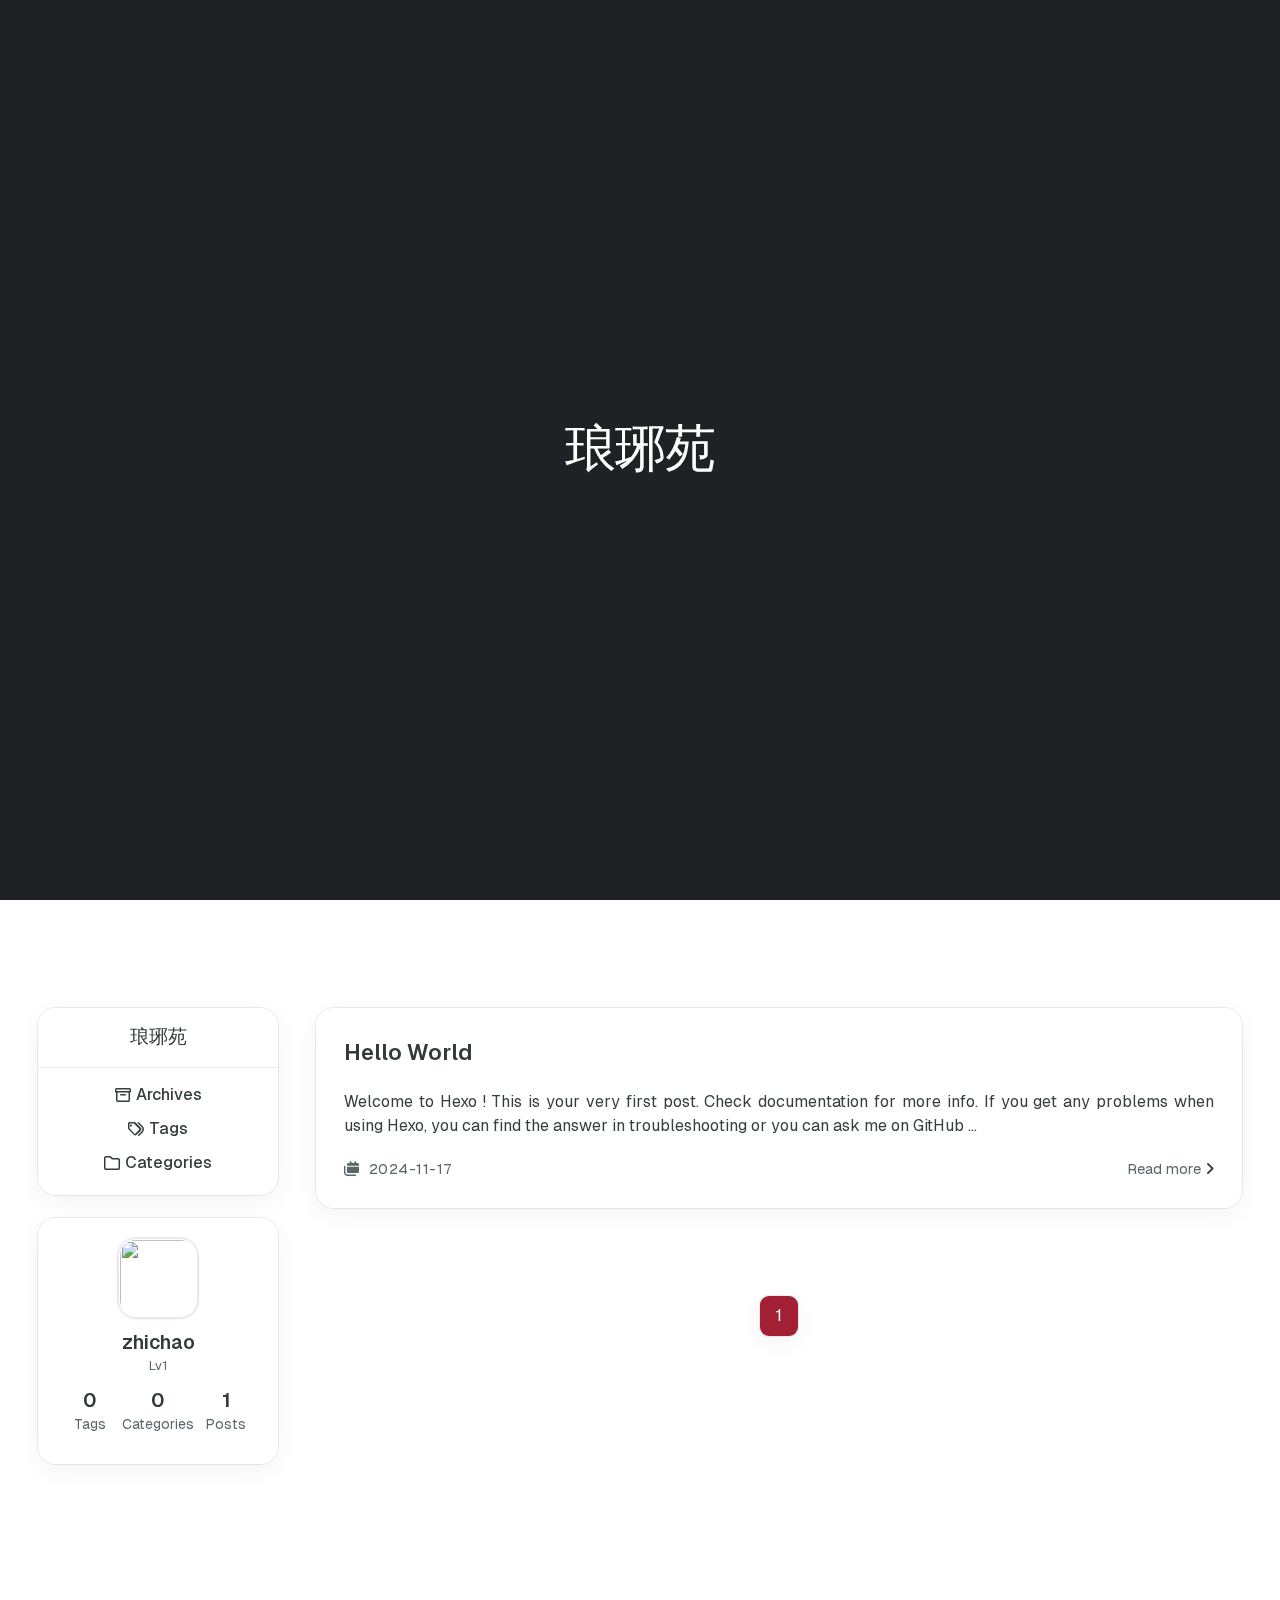
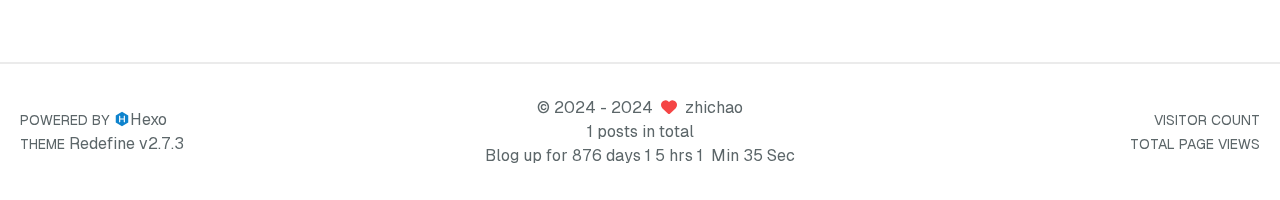
==== index.html @ 54b3e2aa "Site updated: 2024-11-17 16:32:35" ====
<!DOCTYPE html>
<html lang="en">
<head>
    <meta charset="utf-8">
    <meta name="viewport" content="width=device-width, initial-scale=1">
    <meta name="keywords" content="Hexo Theme Redefine">
    
    <meta name="author" content="zhichao">
    <!-- preconnect -->
    <link rel="preconnect" href="https://fonts.googleapis.com">
    <link rel="preconnect" href="https://fonts.gstatic.com" crossorigin>

    
    <!--- Seo Part-->
    
    <link rel="canonical" href="http://example.com/"/>
    <meta name="robots" content="index,follow">
    <meta name="googlebot" content="index,follow">
    <meta name="revisit-after" content="1 days">
    
        <meta property="og:type" content="website">
<meta property="og:title" content="Hexo">
<meta property="og:url" content="http://example.com/index.html">
<meta property="og:site_name" content="Hexo">
<meta property="og:locale" content="en_US">
<meta property="article:author" content="John Doe">
<meta name="twitter:card" content="summary">
    
    
    <!--- Icon Part-->
    <link rel="icon" type="image/png" href="https://pic.imgdb.cn/item/65e862049f345e8d031655f8.jpg" sizes="192x192">
    <link rel="apple-touch-icon" sizes="180x180" href="https://pic.imgdb.cn/item/65e862049f345e8d031655f8.jpg">
    <meta name="theme-color" content="#A31F34">
    <link rel="shortcut icon" href="https://pic.imgdb.cn/item/65e862049f345e8d031655f8.jpg">
    <!--- Page Info-->
    
    <title>
        
            琅琊苑 - Chozzc的blog
        
    </title>

    
<link rel="stylesheet" href="/fonts/Chillax/chillax.css">


    <!--- Inject Part-->
    

    
<link rel="stylesheet" href="/css/style.css">


    
        
<link rel="stylesheet" href="/assets/build/styles.css">

    

    
<link rel="stylesheet" href="/fonts/GeistMono/geist-mono.css">

    
<link rel="stylesheet" href="/fonts/Geist/geist.css">

    <!--- Font Part-->
    
    
    
        <link href="https://fonts.googleapis.com/css2?family=Noto+Sans+SC:wght@400;500;700&display=swap" rel="stylesheet">
    
    
    
    
        
<script src="/js/libs/anime.min.js"></script>

    

    <script id="hexo-configurations">
    window.config = {"hostname":"example.com","root":"/","language":"en"};
    window.theme = {"articles":{"style":{"font_size":"16px","line_height":1.5,"image_border_radius":"14px","image_alignment":"center","image_caption":false,"link_icon":true,"title_alignment":"left","headings_top_spacing":{"h1":"5rem","h2":"4rem","h3":"2.8rem","h4":"2.5rem","h5":"2.2rem","h6":"2rem"}},"word_count":{"enable":true,"count":true,"min2read":true},"author_label":{"enable":true,"auto":false,"list":[]},"code_block":{"copy":true,"style":"mac","highlight_theme":{"light":"github","dark":"vs2015"},"font":{"enable":false,"family":null,"url":null}},"toc":{"enable":true,"max_depth":3,"number":false,"expand":true,"init_open":true},"copyright":{"enable":true,"default":"cc_by_nc_sa"},"lazyload":true,"recommendation":{"enable":false,"title":"推荐阅读","limit":3,"mobile_limit":2,"placeholder":"/images/wallhaven-wqery6-light.webp","skip_dirs":[]}},"colors":{"primary":"#A31F34","secondary":null,"default_mode":"light"},"global":{"fonts":{"chinese":{"enable":true,"family":"Noto Sans SC","url":"https://fonts.googleapis.com/css2?family=Noto+Sans+SC:wght@400;500;700&display=swap"},"english":{"enable":false,"family":null,"url":null},"title":{"enable":false,"family":null,"url":null}},"content_max_width":"1000px","sidebar_width":"210px","hover":{"shadow":true,"scale":false},"scroll_progress":{"bar":false,"percentage":true},"website_counter":{"url":"https://cn.vercount.one/js","enable":true,"site_pv":true,"site_uv":true,"post_pv":true},"single_page":true,"preloader":true,"open_graph":true,"google_analytics":{"enable":false,"id":null}},"home_banner":{"enable":true,"style":"fixed","image":{"light":"https://pic.imgdb.cn/item/65e862629f345e8d0317e91c.jpg","dark":"/images/wallhaven-wqery6-dark.webp"},"title":"Chozzc的blog","subtitle":{"text":["关山难越"],"hitokoto":{"enable":true,"show_author":false,"api":"https://v1.hitokoto.cn"},"typing_speed":100,"backing_speed":80,"starting_delay":500,"backing_delay":1500,"loop":true,"smart_backspace":true},"text_color":{"light":"#fff","dark":"#d1d1b6"},"text_style":{"title_size":"2.8rem","subtitle_size":"1.5rem","line_height":1.2},"custom_font":{"enable":false,"family":null,"url":null},"social_links":{"enable":false,"style":"default","links":{"github":null,"instagram":null,"zhihu":null,"twitter":null,"email":null},"qrs":{"weixin":null}}},"plugins":{"feed":{"enable":false},"aplayer":{"enable":"enable","type":"fixed","audios":[{"name":"cruel cruel world","artist":"authur","url":"http://m10.music.126.net/20240315162400/b27c94161dbd38e10e19f31004b23a94/ymusic/525e/555d/520b/e48886b3c0b72ec749cfea3b4743a16b.mp3","cover":"https://pic.imgdb.cn/item/65e85b739f345e8d03f9862d.jpg","lrc":null}]},"mermaid":{"enable":false,"version":"9.3.0"}},"version":"2.7.3","navbar":{"auto_hide":false,"color":{"left":"#f78736","right":"#367df7","transparency":35},"width":{"home":"1200px","pages":"1000px"},"links":{"Home":{"path":"/","icon":"fa-regular fa-house"},"Bilibili":{"path":"https://www.bilibili.com/","icon":"fa-regular fa-house"},"Google":{"path":"https://www.google.com/","icon":"fa-brands fa-google"},"Chatglm":{"path":"https://chatglm.cn/main","icon":"fa-solid fa-rocket"},"Github":{"path":"https://github.com/dashboard","icon":"fa-brands fa-github"}},"search":{"enable":"ture","preload":true}},"page_templates":{"friends_column":2,"tags_style":"blur"},"home":{"sidebar":{"enable":true,"position":"left","first_item":"menu","announcement":null,"show_on_mobile":true,"links":{"Archives":{"path":"/archives","icon":"fa-regular fa-archive"},"Tags":{"path":"/tags","icon":"fa-regular fa-tags"},"Categories":{"path":"/categories","icon":"fa-regular fa-folder"}}},"article_date_format":"auto","excerpt_length":200,"categories":{"enable":true,"limit":3},"tags":{"enable":true,"limit":3}},"footerStart":"2024/3/1 21:00:00"};
    window.lang_ago = {"second":"%s seconds ago","minute":"%s minutes ago","hour":"%s hours ago","day":"%s days ago","week":"%s weeks ago","month":"%s months ago","year":"%s years ago"};
    window.data = {"masonry":false};
  </script>
    
    <!--- Fontawesome Part-->
    
<link rel="stylesheet" href="/fontawesome/fontawesome.min.css">

    
<link rel="stylesheet" href="/fontawesome/brands.min.css">

    
<link rel="stylesheet" href="/fontawesome/solid.min.css">

    
<link rel="stylesheet" href="/fontawesome/regular.min.css">

    
    
    
    
<meta name="generator" content="Hexo 7.3.0"></head>


<body>
<div class="progress-bar-container">
    

    
        <span class="pjax-progress-bar"></span>
<!--        <span class="swup-progress-icon">-->
<!--            <i class="fa-solid fa-circle-notch fa-spin"></i>-->
<!--        </span>-->
    
</div>



    <style>
    :root {
        --preloader-background-color: #fff;
        --preloader-text-color: #000;
    }

    @media (prefers-color-scheme: dark) {
        :root {
            --preloader-background-color: #202124;
            --preloader-text-color: #fff;
        }
    }

    @media (prefers-color-scheme: light) {
        :root {
            --preloader-background-color: #fff;
            --preloader-text-color: #000;
        }
    }

    @media (max-width: 600px) {
        .ml13 {
            font-size: 2.6rem !important; /* Adjust this value as needed */
        }
    }

    .preloader {
        display: flex;
        flex-direction: column;
        gap: 1rem; /* Tailwind 'gap-4' is 1rem */
        align-items: center;
        justify-content: center;
        position: fixed;
        padding: 12px;
        top: 0;
        right: 0;
        bottom: 0;
        left: 0;
        width: 100vw;
        height: 100vh; /* 'h-screen' is 100% of the viewport height */
        background-color: var(--preloader-background-color);
        z-index: 1100; /* 'z-[1100]' sets the z-index */
        transition: opacity 0.2s ease-in-out;
    }

    .ml13 {
        font-size: 3.2rem;
        /* text-transform: uppercase; */
        color: var(--preloader-text-color);
        letter-spacing: -1px;
        font-weight: 500;
        font-family: 'Chillax-Variable', sans-serif;
        text-align: center;
    }

    .ml13 .word {
        display: inline-flex;
        flex-wrap: wrap;
        white-space: nowrap;
    }

    .ml13 .letter {
        display: inline-block;
        line-height: 1em;
    }
</style>

<div class="preloader">
    <h2 class="ml13">
        琅琊苑
    </h2>
    <script>
        var textWrapper = document.querySelector('.ml13');
        // Split text into words
        var words = textWrapper.textContent.trim().split(' ');

        // Clear the existing content
        textWrapper.innerHTML = '';

        // Wrap each word and its letters in spans
        words.forEach(function(word) {
            var wordSpan = document.createElement('span');
            wordSpan.classList.add('word');
            wordSpan.innerHTML = word.replace(/\S/g, "<span class='letter'>$&</span>");
            textWrapper.appendChild(wordSpan);
            textWrapper.appendChild(document.createTextNode(' ')); // Add space between words
        });

        var animation = anime.timeline({ loop: true })
            .add({
                targets: '.ml13 .letter',
                translateY: [20, 0],
                translateZ: 0,
                opacity: [0, 1],
                filter: ['blur(5px)', 'blur(0px)'],
                easing: "easeOutExpo",
                duration: 1200,
                delay: (el, i) => 300 + 20 * i,
            })
            .add({
                targets: '.ml13 .letter',
                translateY: [0, -20],
                opacity: [1, 0],
                filter: ['blur(0px)', 'blur(5px)'],
                easing: "easeInExpo",
                duration: 1000,
                delay: (el, i) => 15 * i,
                complete: function() {
                    hidePreloader();
                }
            }, '-=700');


        let themeStatus = JSON.parse(localStorage.getItem('REDEFINE-THEME-STATUS'))?.isDark;

        // If the theme status is not found in local storage, check the preferred color scheme
        if (themeStatus === undefined || themeStatus === null) {
            if (window.matchMedia && window.matchMedia('(prefers-color-scheme: dark)').matches) {
                themeStatus = 'dark';
            } else {
                themeStatus = 'light';
            }
        }

        // Now you can use the themeStatus variable in your code
        if (themeStatus) {
            document.documentElement.style.setProperty('--preloader-background-color', '#202124');
            document.documentElement.style.setProperty('--preloader-text-color', '#fff');
        } else {
            document.documentElement.style.setProperty('--preloader-background-color', '#fff');
            document.documentElement.style.setProperty('--preloader-text-color', '#000');
        }

        window.addEventListener('load', function () {
            setTimeout(hidePreloader, 5000); // Call hidePreloader after 5000 milliseconds if not already called by animation
        });

        function hidePreloader() {
            var preloader = document.querySelector('.preloader');
            preloader.style.opacity = '0';
            setTimeout(function () {
                preloader.style.display = 'none';
            }, 200);
        }
    </script>
</div>

<main class="page-container" id="swup">

    
        
    <style>
        .home-banner-container {
            background: none !important;
        }
        .home-article-item,
        .sidebar-links,
        .sidebar-content,
        a.page-number,
        a.extend,
        .sidebar-links .links:hover,
        .right-bottom-tools,
        footer.footer {
            background-color: var(--background-color-transparent-80) !important;
        }
        .right-bottom-tools:hover,
        a.page-number:hover,
        a.extend:hover {
            background-color: var(--primary-color) !important;
        }
        .site-info,
        .home-article-sticky-label {
            background-color: var(--background-color-transparent-15) !important;
        }
        .home-article-sticky-label {
            backdrop-filter: none !important;
        }
    </style>
    <div class="home-banner-background transition-fade fixed top-0 left-0 w-screen h-screen scale-125 sm:scale-110 box-border will-change-transform bg-cover">
        <img src="https://pic.imgdb.cn/item/65e862629f345e8d0317e91c.jpg" alt="home-banner-background" class="w-full h-full object-cover dark:hidden">
        <img src="/images/wallhaven-wqery6-dark.webp" alt="home-banner-background" class="w-full h-full object-cover hidden dark:block">
    </div>


<div class="home-banner-container flex justify-center items-center transition-fade relative">
    
    <div class="content mt-8 flex flex-col justify-center items-center">
        <div class="description flex flex-col justify-center items-center w-screen font-medium text-center"
        
        >
            Chozzc的blog
            
            
                <p><i id="subtitle"></i></p>
            
        </div>
        
    </div>
    <script>
        const scrollToMain = ()=> {
            console.log('scroll');
            const target = document.querySelector('.main-content-container');
            target.scrollIntoView({ behavior: 'smooth'});
        }
    </script>
</div>
    

    <div class="main-content-container flex flex-col justify-between min-h-dvh">


        <div class="main-content-header">
            <header class="navbar-container px-6 md:px-12">
    <div class="navbar-content transition-navbar has-home-banner">
        <div class="left">
            
            <a class="logo-title" href="/">
                <h1>
                琅琊苑
                </h1>
            </a>
        </div>

        <div class="right">
            <!-- PC -->
            <div class="desktop">
                <ul class="navbar-list">
                    
                        
                            

                            <li class="navbar-item">
                                <!-- Menu -->
                                <a class="active"
                                   href="/"
                                        >
                                    <i class="fa-regular fa-house fa-fw"></i>
                                    HOME
                                    
                                </a>

                                <!-- Submenu -->
                                
                            </li>
                    
                        
                            

                            <li class="navbar-item">
                                <!-- Menu -->
                                <a class=""
                                   target="_blank" rel="noopener" href="https://www.bilibili.com/"
                                        >
                                    <i class="fa-regular fa-house fa-fw"></i>
                                    BILIBILI
                                    
                                </a>

                                <!-- Submenu -->
                                
                            </li>
                    
                        
                            

                            <li class="navbar-item">
                                <!-- Menu -->
                                <a class=""
                                   target="_blank" rel="noopener" href="https://www.google.com/"
                                        >
                                    <i class="fa-brands fa-google fa-fw"></i>
                                    GOOGLE
                                    
                                </a>

                                <!-- Submenu -->
                                
                            </li>
                    
                        
                            

                            <li class="navbar-item">
                                <!-- Menu -->
                                <a class=""
                                   target="_blank" rel="noopener" href="https://chatglm.cn/main"
                                        >
                                    <i class="fa-solid fa-rocket fa-fw"></i>
                                    CHATGLM
                                    
                                </a>

                                <!-- Submenu -->
                                
                            </li>
                    
                        
                            

                            <li class="navbar-item">
                                <!-- Menu -->
                                <a class=""
                                   target="_blank" rel="noopener" href="https://github.com/dashboard"
                                        >
                                    <i class="fa-brands fa-github fa-fw"></i>
                                    GITHUB
                                    
                                </a>

                                <!-- Submenu -->
                                
                            </li>
                    
                    
                </ul>
            </div>
            <!-- Mobile -->
            <div class="mobile">
                
                <div class="icon-item navbar-bar">
                    <div class="navbar-bar-middle"></div>
                </div>
            </div>
        </div>
    </div>

    <!-- Mobile sheet -->
    <div class="navbar-drawer h-dvh w-full absolute top-0 left-0 bg-background-color flex flex-col justify-between">
        <ul class="drawer-navbar-list flex flex-col px-4 justify-center items-start">
            
                
                    

                    <li class="drawer-navbar-item text-base my-1.5 flex flex-col w-full">
                        
                        <a class="py-1.5 px-2 flex flex-row items-center justify-between gap-1 hover:!text-primary active:!text-primary text-2xl font-semibold group border-b border-border-color hover:border-primary w-full active"
                           href="/"
                        >
                            <span>
                                HOME
                            </span>
                            
                                <i class="fa-regular fa-house fa-sm fa-fw"></i>
                            
                        </a>
                        

                        
                    </li>
            
                
                    

                    <li class="drawer-navbar-item text-base my-1.5 flex flex-col w-full">
                        
                        <a class="py-1.5 px-2 flex flex-row items-center justify-between gap-1 hover:!text-primary active:!text-primary text-2xl font-semibold group border-b border-border-color hover:border-primary w-full "
                           target="_blank" rel="noopener" href="https://www.bilibili.com/"
                        >
                            <span>
                                BILIBILI
                            </span>
                            
                                <i class="fa-regular fa-house fa-sm fa-fw"></i>
                            
                        </a>
                        

                        
                    </li>
            
                
                    

                    <li class="drawer-navbar-item text-base my-1.5 flex flex-col w-full">
                        
                        <a class="py-1.5 px-2 flex flex-row items-center justify-between gap-1 hover:!text-primary active:!text-primary text-2xl font-semibold group border-b border-border-color hover:border-primary w-full "
                           target="_blank" rel="noopener" href="https://www.google.com/"
                        >
                            <span>
                                GOOGLE
                            </span>
                            
                                <i class="fa-brands fa-google fa-sm fa-fw"></i>
                            
                        </a>
                        

                        
                    </li>
            
                
                    

                    <li class="drawer-navbar-item text-base my-1.5 flex flex-col w-full">
                        
                        <a class="py-1.5 px-2 flex flex-row items-center justify-between gap-1 hover:!text-primary active:!text-primary text-2xl font-semibold group border-b border-border-color hover:border-primary w-full "
                           target="_blank" rel="noopener" href="https://chatglm.cn/main"
                        >
                            <span>
                                CHATGLM
                            </span>
                            
                                <i class="fa-solid fa-rocket fa-sm fa-fw"></i>
                            
                        </a>
                        

                        
                    </li>
            
                
                    

                    <li class="drawer-navbar-item text-base my-1.5 flex flex-col w-full">
                        
                        <a class="py-1.5 px-2 flex flex-row items-center justify-between gap-1 hover:!text-primary active:!text-primary text-2xl font-semibold group border-b border-border-color hover:border-primary w-full "
                           target="_blank" rel="noopener" href="https://github.com/dashboard"
                        >
                            <span>
                                GITHUB
                            </span>
                            
                                <i class="fa-brands fa-github fa-sm fa-fw"></i>
                            
                        </a>
                        

                        
                    </li>
            

            
            
                
                    
                    <li class="drawer-navbar-item text-base my-1.5 flex flex-col w-full">
                        <a class="py-1.5 px-2 flex flex-row items-center justify-between gap-1 hover:!text-primary active:!text-primary text-2xl font-semibold group border-b border-border-color hover:border-primary w-full active"
                           href="/archives"
                        >
                            <span>Archives</span>
                            <i class="fa-regular fa-archive fa-sm fa-fw"></i>
                        </a>
                    </li>
                
                    
                    <li class="drawer-navbar-item text-base my-1.5 flex flex-col w-full">
                        <a class="py-1.5 px-2 flex flex-row items-center justify-between gap-1 hover:!text-primary active:!text-primary text-2xl font-semibold group border-b border-border-color hover:border-primary w-full active"
                           href="/tags"
                        >
                            <span>Tags</span>
                            <i class="fa-regular fa-tags fa-sm fa-fw"></i>
                        </a>
                    </li>
                
                    
                    <li class="drawer-navbar-item text-base my-1.5 flex flex-col w-full">
                        <a class="py-1.5 px-2 flex flex-row items-center justify-between gap-1 hover:!text-primary active:!text-primary text-2xl font-semibold group border-b border-border-color hover:border-primary w-full active"
                           href="/categories"
                        >
                            <span>Categories</span>
                            <i class="fa-regular fa-folder fa-sm fa-fw"></i>
                        </a>
                    </li>
                
            
        </ul>

        <div class="statistics flex justify-around my-2.5">
    <a class="item tag-count-item flex flex-col justify-center items-center w-20" href="/tags">
        <div class="number text-2xl sm:text-xl text-second-text-color font-semibold">0</div>
        <div class="label text-third-text-color text-sm">Tags</div>
    </a>
    <a class="item tag-count-item flex flex-col justify-center items-center w-20" href="/categories">
        <div class="number text-2xl sm:text-xl text-second-text-color font-semibold">0</div>
        <div class="label text-third-text-color text-sm">Categories</div>
    </a>
    <a class="item tag-count-item flex flex-col justify-center items-center w-20" href="/archives">
        <div class="number text-2xl sm:text-xl text-second-text-color font-semibold">1</div>
        <div class="label text-third-text-color text-sm">Posts</div>
    </a>
</div>
    </div>

    <div class="window-mask"></div>

</header>


        </div>

        <div class="main-content-body">

            
                <div class="home-sidebar-container">
    <div class="sticky-container sticky">
        
        
            
                <div class="sidebar-links">
                    <div class="site-info">
                        <div class="site-name">琅琊苑</div>
                        
                    </div>
                    
                        
                            
                                <a class="links" href="/archives">
                                    
                                        <i class="fa-regular fa-archive icon-space"></i>
                                    
                                    <span class="link-name">Archives</span>
                                </a>
                            
                        
                            
                                <a class="links" href="/tags">
                                    
                                        <i class="fa-regular fa-tags icon-space"></i>
                                    
                                    <span class="link-name">Tags</span>
                                </a>
                            
                        
                            
                                <a class="links" href="/categories">
                                    
                                        <i class="fa-regular fa-folder icon-space"></i>
                                    
                                    <span class="link-name">Categories</span>
                                </a>
                            
                        
                    
                </div>
            
            <div class="sidebar-content"  marginTop >
                <div class="avatar flex justify-center">
    <img src="https://pic.imgdb.cn/item/65e861a59f345e8d03149bfc.jpg">
</div>
                <div class="author flex flex-col justify-center my-2.5 mx-0">
    <div class="name">zhichao</div>
    
        <div class="label">Lv1</div>
    
</div>
                <div class="statistics flex justify-around my-2.5">
    <a class="item tag-count-item flex flex-col justify-center items-center w-20" href="/tags">
        <div class="number text-2xl sm:text-xl text-second-text-color font-semibold">0</div>
        <div class="label text-third-text-color text-sm">Tags</div>
    </a>
    <a class="item tag-count-item flex flex-col justify-center items-center w-20" href="/categories">
        <div class="number text-2xl sm:text-xl text-second-text-color font-semibold">0</div>
        <div class="label text-third-text-color text-sm">Categories</div>
    </a>
    <a class="item tag-count-item flex flex-col justify-center items-center w-20" href="/archives">
        <div class="number text-2xl sm:text-xl text-second-text-color font-semibold">1</div>
        <div class="label text-third-text-color text-sm">Posts</div>
    </a>
</div>
            </div>
        

    </div>
</div>

            

            <div class="main-content">

                
                    <div class="home-content-container">
    <ul class="home-article-list">
        
            <li class="home-article-item">

                

                

                
                <div class="flex flex-col gap-5 px-7 pb-7 pt-7">
                    <h3 class="home-article-title">
                        <a href="/2024/11/17/hello-world/">
                            Hello World
                        </a>
                    </h3>

                    <div class="home-article-content markdown-body">
                        
                            
                            Welcome to Hexo ! This is your very first post. Check documentation  for more info. If you get any problems when using Hexo, you can find the answer in troubleshooting  or you can ask me on GitHub ...
                        
                    </div>

                    <div class="home-article-meta-info-container">
    <div class="home-article-meta-info">
        <span><i class="fa-solid fa-calendars"></i>&nbsp;
            <span class="home-article-date" data-date="Sun Nov 17 2024 16:06:05 GMT+0800">
                
                    2024-11-17
                
            </span>
        </span>
        
        
    </div>

    <a href="/2024/11/17/hello-world/">Read more<span class="seo-reader-text">Hello World</span>&nbsp;<i class="fa-solid fa-angle-right"></i></a>
</div>

                </div>
            </li>
        
    </ul>

    <div class="home-paginator px-7 py-5">
        <div class="paginator">
    <span class="page-number current">1</span>
</div>

    </div>
</div>

                    <div class="comment-container pjax"></div>
                

            </div>

            

        </div>

        <div class="main-content-footer">
            <footer class="footer mt-5 py-5 h-auto text-base text-third-text-color relative border-t-2 border-t-border-color">
    <div class="info-container py-3 text-center">
        
        <div class="text-center">
            &copy;
            
              <span>2024</span>
              -
            
            2024&nbsp;&nbsp;<i class="fa-solid fa-heart fa-beat" style="--fa-animation-duration: 0.5s; color: #f54545"></i>&nbsp;&nbsp;<a href="/">zhichao</a>
            
                
                <p class="post-count space-x-0.5">
                    <span>
                        1 posts in total
                    </span>
                    
                </p>
            
        </div>
        
            <script data-swup-reload-script src="https://cn.vercount.one/js"></script>
            <div class="relative text-center lg:absolute lg:right-[20px] lg:top-1/2 lg:-translate-y-1/2 lg:text-right">
                
                    <span id="busuanzi_container_site_uv" class="lg:!block">
                        <span class="text-sm">VISITOR COUNT</span>
                        <span id="busuanzi_value_site_uv"></span>
                    </span>
                
                
                    <span id="busuanzi_container_site_pv" class="lg:!block">
                        <span class="text-sm">TOTAL PAGE VIEWS</span>
                        <span id="busuanzi_value_site_pv"></span>
                    </span>
                
            </div>
        
        <div class="relative text-center lg:absolute lg:left-[20px] lg:top-1/2 lg:-translate-y-1/2 lg:text-left">
            <span class="lg:block text-sm">POWERED BY <?xml version="1.0" encoding="utf-8"?><!DOCTYPE svg PUBLIC "-//W3C//DTD SVG 1.1//EN" "http://www.w3.org/Graphics/SVG/1.1/DTD/svg11.dtd"><svg class="relative top-[2px] inline-block align-baseline" version="1.1" id="圖層_1" xmlns="http://www.w3.org/2000/svg" xmlns:xlink="http://www.w3.org/1999/xlink" x="0px" y="0px" width="1rem" height="1rem" viewBox="0 0 512 512" enable-background="new 0 0 512 512" xml:space="preserve"><path fill="#0E83CD" d="M256.4,25.8l-200,115.5L56,371.5l199.6,114.7l200-115.5l0.4-230.2L256.4,25.8z M349,354.6l-18.4,10.7l-18.6-11V275H200v79.6l-18.4,10.7l-18.6-11v-197l18.5-10.6l18.5,10.8V237h112v-79.6l18.5-10.6l18.5,10.8V354.6z"/></svg><a target="_blank" class="text-base" href="https://hexo.io">Hexo</a></span>
            <span class="text-sm lg:block">THEME&nbsp;<a class="text-base" target="_blank" href="https://github.com/EvanNotFound/hexo-theme-redefine">Redefine v2.7.3</a></span>
        </div>
        
        
            <div>
                Blog up for <span class="odometer" id="runtime_days" ></span> days <span class="odometer" id="runtime_hours"></span> hrs <span class="odometer" id="runtime_minutes"></span> Min <span class="odometer" id="runtime_seconds"></span> Sec
            </div>
        
        
            <script data-swup-reload-script>
                try {
                    function odometer_init() {
                    const elements = document.querySelectorAll('.odometer');
                    elements.forEach(el => {
                        new Odometer({
                            el,
                            format: '( ddd).dd',
                            duration: 200
                        });
                    });
                    }
                    odometer_init();
                } catch (error) {}
            </script>
        
        
        
    </div>  
</footer>
        </div>
    </div>

    

    <div class="right-side-tools-container">
        <div class="side-tools-container">
    <ul class="hidden-tools-list">
        <li class="right-bottom-tools tool-font-adjust-plus flex justify-center items-center">
            <i class="fa-regular fa-magnifying-glass-plus"></i>
        </li>

        <li class="right-bottom-tools tool-font-adjust-minus flex justify-center items-center">
            <i class="fa-regular fa-magnifying-glass-minus"></i>
        </li>

        <li class="right-bottom-tools tool-dark-light-toggle flex justify-center items-center">
            <i class="fa-regular fa-moon"></i>
        </li>

        <!-- rss -->
        

        

        <li class="right-bottom-tools tool-scroll-to-bottom flex justify-center items-center">
            <i class="fa-regular fa-arrow-down"></i>
        </li>
    </ul>

    <ul class="visible-tools-list">
        <li class="right-bottom-tools toggle-tools-list flex justify-center items-center">
            <i class="fa-regular fa-cog fa-spin"></i>
        </li>
        
            <li class="right-bottom-tools tool-scroll-to-top flex justify-center items-center">
                <i class="arrow-up fas fa-arrow-up"></i>
                <span class="percent"></span>
            </li>
        
        
    </ul>
</div>

    </div>

    <div class="image-viewer-container">
    <img src="">
</div>


    
        <div class="search-pop-overlay">
    <div class="popup search-popup">
        <div class="search-header">
          <span class="search-input-field-pre">
            <i class="fa-solid fa-keyboard"></i>
          </span>
            <div class="search-input-container">
                <input autocomplete="off"
                       autocorrect="off"
                       autocapitalize="off"
                       placeholder="Search..."
                       spellcheck="false"
                       type="search"
                       class="search-input"
                >
            </div>
            <span class="popup-btn-close">
                <i class="fa-solid fa-times"></i>
            </span>
        </div>
        <div id="search-result">
            <div id="no-result">
                <i class="fa-solid fa-spinner fa-spin-pulse fa-5x fa-fw"></i>
            </div>
        </div>
    </div>
</div>

    

</main>


    
<script src="/js/libs/Swup.min.js"></script>

<script src="/js/libs/SwupSlideTheme.min.js"></script>

<script src="/js/libs/SwupScriptsPlugin.min.js"></script>

<script src="/js/libs/SwupProgressPlugin.min.js"></script>

<script src="/js/libs/SwupScrollPlugin.min.js"></script>

<script src="/js/libs/SwupPreloadPlugin.min.js"></script>

<script>
    const swup = new Swup({
        plugins: [
            new SwupScriptsPlugin({
                optin: true,
            }),
            new SwupProgressPlugin(),
            new SwupScrollPlugin({
                offset: 80,
            }),
            new SwupSlideTheme({
                mainElement: ".main-content-body",
            }),
            new SwupPreloadPlugin(),
        ],
        containers: ["#swup"],
    });
</script>








<script src="/js/tools/imageViewer.js" type="module"></script>

<script src="/js/utils.js" type="module"></script>

<script src="/js/main.js" type="module"></script>

<script src="/js/layouts/navbarShrink.js" type="module"></script>

<script src="/js/tools/scrollTopBottom.js" type="module"></script>

<script src="/js/tools/lightDarkSwitch.js" type="module"></script>

<script src="/js/layouts/categoryList.js" type="module"></script>



    
<script src="/js/tools/localSearch.js" type="module"></script>




    
<script src="/js/tools/codeBlock.js" type="module"></script>




    
<script src="/js/layouts/lazyload.js" type="module"></script>




    
<script src="/js/tools/runtime.js"></script>

    
<script src="/js/libs/odometer.min.js"></script>

    
<link rel="stylesheet" href="/assets/odometer-theme-minimal.css">




  
<script src="/js/libs/Typed.min.js"></script>

  
<script src="/js/plugins/typed.js" type="module"></script>











    
<script src="/js/tools/tocToggle.js" type="module" data-swup-reload-script=""></script>

<script src="/js/layouts/toc.js" type="module" data-swup-reload-script=""></script>

<script src="/js/plugins/tabs.js" type="module" data-swup-reload-script=""></script>




<script src="/js/libs/moment-with-locales.min.js" data-swup-reload-script=""></script>


<script src="/js/layouts/essays.js" type="module" data-swup-reload-script=""></script>




    <div id="aplayer"></div>

<script src="/js/libs/APlayer.min.js"></script>


<script src="/js/plugins/aplayer.js"></script>


</body>
</html>
---- fonts/Chillax/chillax.css ----
/**
 * @license
 *
 * Font Family: Chillax
 * Designed by: Manushi Parikh
 * URL: https://www.fontshare.com/fonts/chillax
 * © 2023 Indian Type Foundry
 *
 * Font Style:
 * Chillax Variable(Variable font)
 *
*/


/**
* This is a variable font
* You can controll variable axes as shown below:
* font-variation-settings: 'wght' 700.0;
*
* available axes:

* 'wght' (range from 200.0 to 700.0)

*/

@font-face {
    font-family: 'Chillax-Variable';
    src:local('Chillax-Variable'),
        local('ChillaxVariable'),
        local('Chillax Variable'),
        local('Chillax'),
        url('Chillax-Variable.woff2') format('woff2'),
        url('Chillax-Variable.woff') format('woff'),
        url('Chillax-Variable.ttf') format('truetype');
    font-weight: 200 700;
    font-display: swap;
    font-style: normal;
}
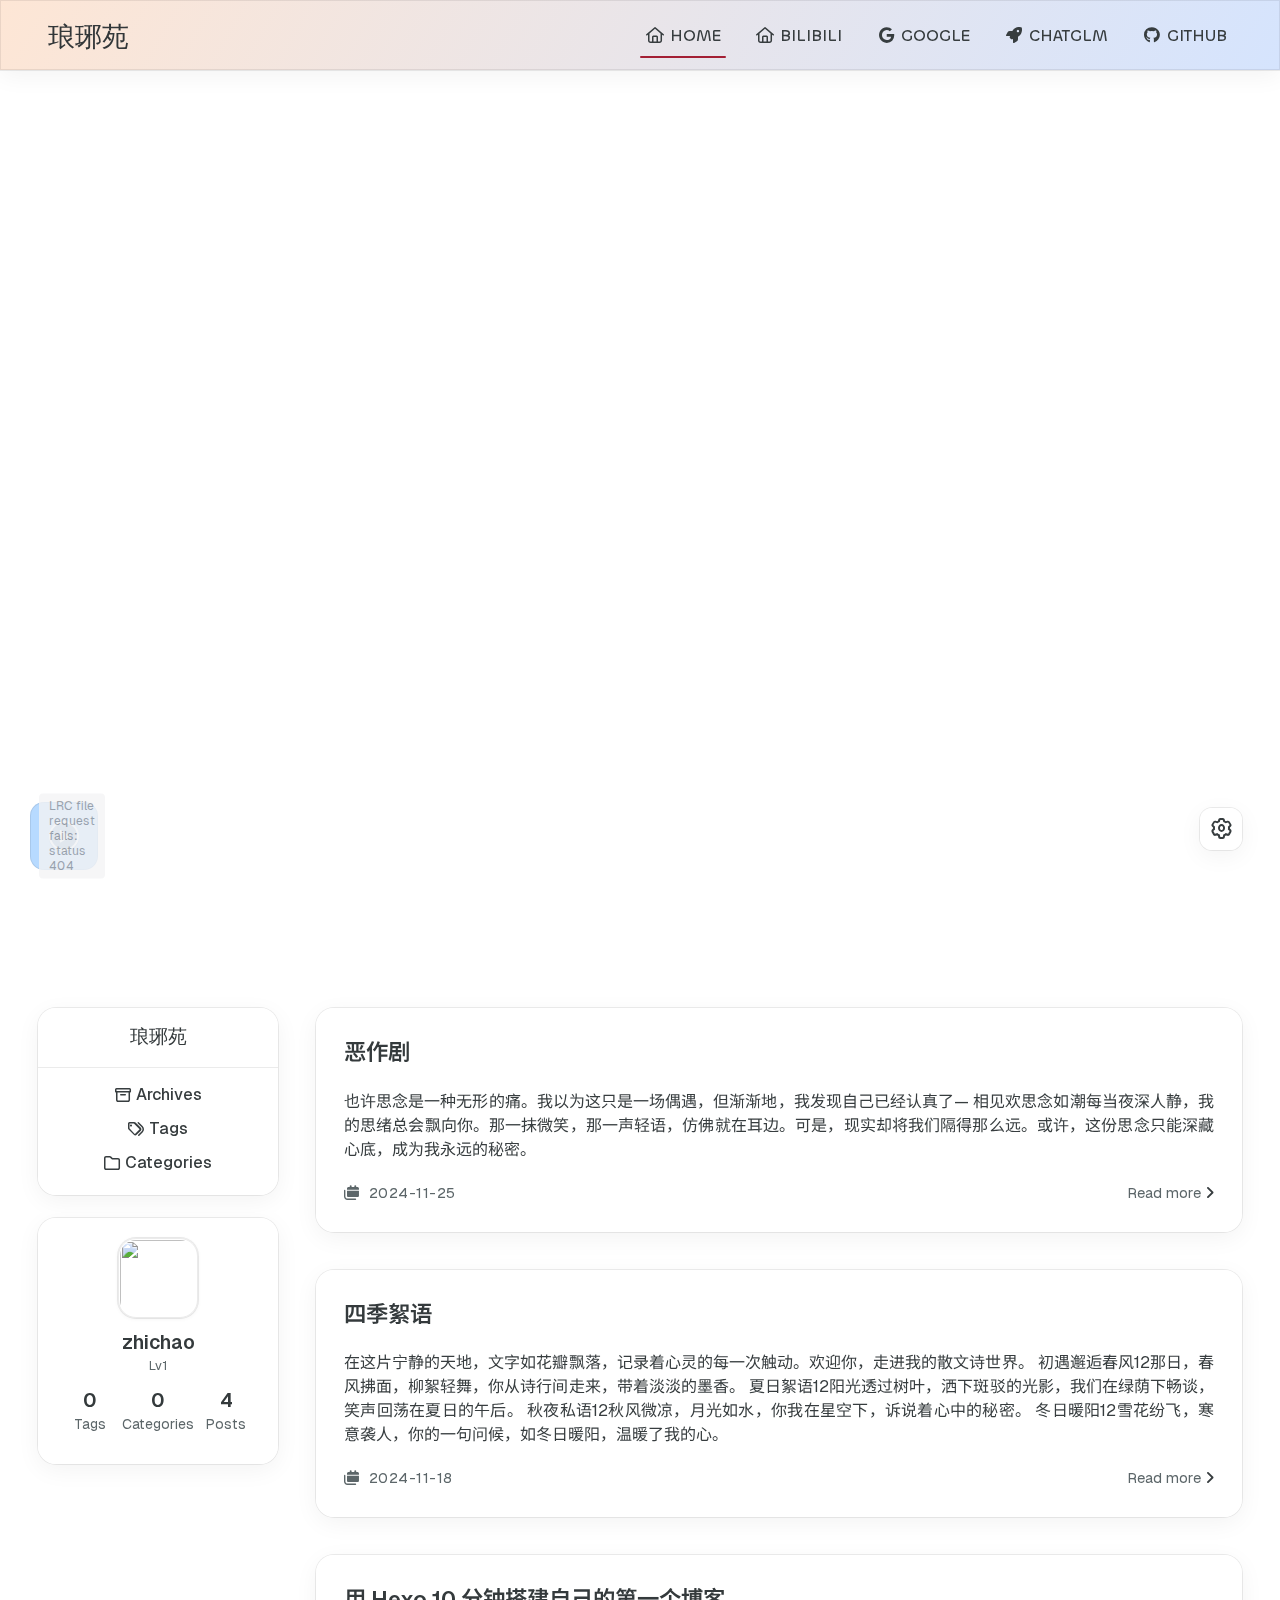
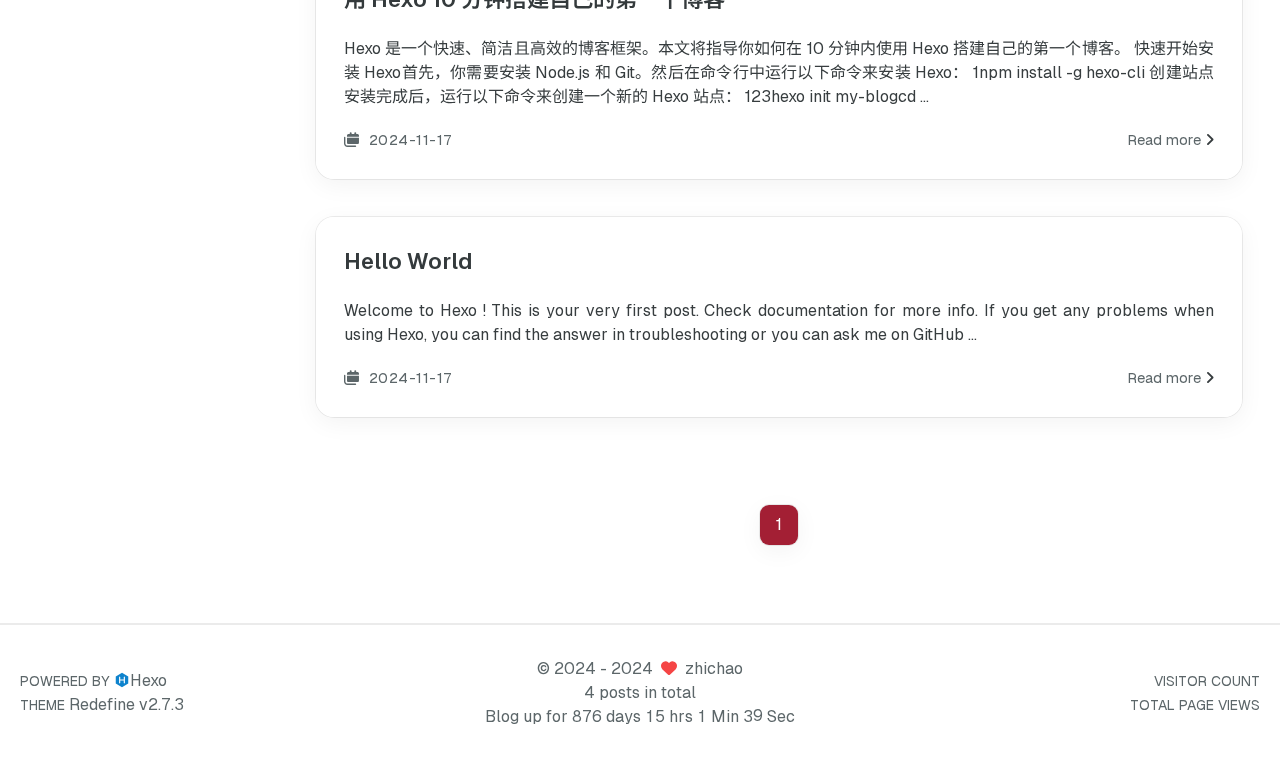
==== commit b552af4e: "Site updated: 2024-11-26 20:29:35" ====
--- a/index.html
+++ b/index.html
@@ -79,7 +79,7 @@
 
     <script id="hexo-configurations">
     window.config = {"hostname":"example.com","root":"/","language":"en"};
-    window.theme = {"articles":{"style":{"font_size":"16px","line_height":1.5,"image_border_radius":"14px","image_alignment":"center","image_caption":false,"link_icon":true,"title_alignment":"left","headings_top_spacing":{"h1":"5rem","h2":"4rem","h3":"2.8rem","h4":"2.5rem","h5":"2.2rem","h6":"2rem"}},"word_count":{"enable":true,"count":true,"min2read":true},"author_label":{"enable":true,"auto":false,"list":[]},"code_block":{"copy":true,"style":"mac","highlight_theme":{"light":"github","dark":"vs2015"},"font":{"enable":false,"family":null,"url":null}},"toc":{"enable":true,"max_depth":3,"number":false,"expand":true,"init_open":true},"copyright":{"enable":true,"default":"cc_by_nc_sa"},"lazyload":true,"recommendation":{"enable":false,"title":"推荐阅读","limit":3,"mobile_limit":2,"placeholder":"/images/wallhaven-wqery6-light.webp","skip_dirs":[]}},"colors":{"primary":"#A31F34","secondary":null,"default_mode":"light"},"global":{"fonts":{"chinese":{"enable":true,"family":"Noto Sans SC","url":"https://fonts.googleapis.com/css2?family=Noto+Sans+SC:wght@400;500;700&display=swap"},"english":{"enable":false,"family":null,"url":null},"title":{"enable":false,"family":null,"url":null}},"content_max_width":"1000px","sidebar_width":"210px","hover":{"shadow":true,"scale":false},"scroll_progress":{"bar":false,"percentage":true},"website_counter":{"url":"https://cn.vercount.one/js","enable":true,"site_pv":true,"site_uv":true,"post_pv":true},"single_page":true,"preloader":true,"open_graph":true,"google_analytics":{"enable":false,"id":null}},"home_banner":{"enable":true,"style":"fixed","image":{"light":"https://pic.imgdb.cn/item/65e862629f345e8d0317e91c.jpg","dark":"/images/wallhaven-wqery6-dark.webp"},"title":"Chozzc的blog","subtitle":{"text":["关山难越"],"hitokoto":{"enable":true,"show_author":false,"api":"https://v1.hitokoto.cn"},"typing_speed":100,"backing_speed":80,"starting_delay":500,"backing_delay":1500,"loop":true,"smart_backspace":true},"text_color":{"light":"#fff","dark":"#d1d1b6"},"text_style":{"title_size":"2.8rem","subtitle_size":"1.5rem","line_height":1.2},"custom_font":{"enable":false,"family":null,"url":null},"social_links":{"enable":false,"style":"default","links":{"github":null,"instagram":null,"zhihu":null,"twitter":null,"email":null},"qrs":{"weixin":null}}},"plugins":{"feed":{"enable":false},"aplayer":{"enable":"enable","type":"fixed","audios":[{"name":"cruel cruel world","artist":"authur","url":"http://m10.music.126.net/20240315162400/b27c94161dbd38e10e19f31004b23a94/ymusic/525e/555d/520b/e48886b3c0b72ec749cfea3b4743a16b.mp3","cover":"https://pic.imgdb.cn/item/65e85b739f345e8d03f9862d.jpg","lrc":null}]},"mermaid":{"enable":false,"version":"9.3.0"}},"version":"2.7.3","navbar":{"auto_hide":false,"color":{"left":"#f78736","right":"#367df7","transparency":35},"width":{"home":"1200px","pages":"1000px"},"links":{"Home":{"path":"/","icon":"fa-regular fa-house"},"Bilibili":{"path":"https://www.bilibili.com/","icon":"fa-regular fa-house"},"Google":{"path":"https://www.google.com/","icon":"fa-brands fa-google"},"Chatglm":{"path":"https://chatglm.cn/main","icon":"fa-solid fa-rocket"},"Github":{"path":"https://github.com/dashboard","icon":"fa-brands fa-github"}},"search":{"enable":"ture","preload":true}},"page_templates":{"friends_column":2,"tags_style":"blur"},"home":{"sidebar":{"enable":true,"position":"left","first_item":"menu","announcement":null,"show_on_mobile":true,"links":{"Archives":{"path":"/archives","icon":"fa-regular fa-archive"},"Tags":{"path":"/tags","icon":"fa-regular fa-tags"},"Categories":{"path":"/categories","icon":"fa-regular fa-folder"}}},"article_date_format":"auto","excerpt_length":200,"categories":{"enable":true,"limit":3},"tags":{"enable":true,"limit":3}},"footerStart":"2024/3/1 21:00:00"};
+    window.theme = {"articles":{"style":{"font_size":"16px","line_height":1.5,"image_border_radius":"14px","image_alignment":"center","image_caption":false,"link_icon":true,"title_alignment":"left","headings_top_spacing":{"h1":"5rem","h2":"4rem","h3":"2.8rem","h4":"2.5rem","h5":"2.2rem","h6":"2rem"}},"word_count":{"enable":true,"count":true,"min2read":true},"author_label":{"enable":true,"auto":false,"list":[]},"code_block":{"copy":true,"style":"mac","highlight_theme":{"light":"github","dark":"vs2015"},"font":{"enable":false,"family":null,"url":null}},"toc":{"enable":true,"max_depth":3,"number":false,"expand":true,"init_open":true},"copyright":{"enable":true,"default":"cc_by_nc_sa"},"lazyload":true,"recommendation":{"enable":false,"title":"推荐阅读","limit":3,"mobile_limit":2,"placeholder":"/images/wallhaven-wqery6-light.webp","skip_dirs":[]}},"colors":{"primary":"#A31F34","secondary":null,"default_mode":"light"},"global":{"fonts":{"chinese":{"enable":true,"family":"Noto Sans SC","url":"https://fonts.googleapis.com/css2?family=Noto+Sans+SC:wght@400;500;700&display=swap"},"english":{"enable":false,"family":null,"url":null},"title":{"enable":false,"family":null,"url":null}},"content_max_width":"1000px","sidebar_width":"210px","hover":{"shadow":true,"scale":false},"scroll_progress":{"bar":false,"percentage":true},"website_counter":{"url":"https://cn.vercount.one/js","enable":true,"site_pv":true,"site_uv":true,"post_pv":true},"single_page":true,"preloader":true,"open_graph":true,"google_analytics":{"enable":false,"id":null}},"home_banner":{"enable":true,"style":"fixed","image":{"light":"https://pic.imgdb.cn/item/65e862629f345e8d0317e91c.jpg","dark":"/images/wallhaven-wqery6-dark.webp"},"title":"Chozzc的blog","subtitle":{"text":["关山难越"],"hitokoto":{"enable":true,"show_author":false,"api":"https://v1.hitokoto.cn"},"typing_speed":100,"backing_speed":80,"starting_delay":500,"backing_delay":1500,"loop":true,"smart_backspace":true},"text_color":{"light":"#fff","dark":"#d1d1b6"},"text_style":{"title_size":"2.8rem","subtitle_size":"1.5rem","line_height":1.2},"custom_font":{"enable":false,"family":null,"url":null},"social_links":{"enable":false,"style":"default","links":{"github":null,"instagram":null,"zhihu":null,"twitter":null,"email":null},"qrs":{"weixin":null}}},"plugins":{"feed":{"enable":false},"aplayer":{"enable":"enable","type":"fixed","audios":[{"name":"cruel cruel world","artist":"authur","url":"/music/恶作剧.mp3","cover":"https://pic.imgdb.cn/item/65e85b739f345e8d03f9862d.jpg","lrc":null}]},"mermaid":{"enable":false,"version":"9.3.0"}},"version":"2.7.3","navbar":{"auto_hide":false,"color":{"left":"#f78736","right":"#367df7","transparency":35},"width":{"home":"1200px","pages":"1000px"},"links":{"Home":{"path":"/","icon":"fa-regular fa-house"},"Bilibili":{"path":"https://www.bilibili.com/","icon":"fa-regular fa-house"},"Google":{"path":"https://www.google.com/","icon":"fa-brands fa-google"},"Chatglm":{"path":"https://chatglm.cn/main","icon":"fa-solid fa-rocket"},"Github":{"path":"https://github.com/dashboard","icon":"fa-brands fa-github"}},"search":{"enable":"ture","preload":true}},"page_templates":{"friends_column":2,"tags_style":"blur"},"home":{"sidebar":{"enable":true,"position":"left","first_item":"menu","announcement":null,"show_on_mobile":true,"links":{"Archives":{"path":"/archives","icon":"fa-regular fa-archive"},"Tags":{"path":"/tags","icon":"fa-regular fa-tags"},"Categories":{"path":"/categories","icon":"fa-regular fa-folder"}}},"article_date_format":"auto","excerpt_length":200,"categories":{"enable":true,"limit":3},"tags":{"enable":true,"limit":3}},"footerStart":"2024/3/1 21:00:00"};
     window.lang_ago = {"second":"%s seconds ago","minute":"%s minutes ago","hour":"%s hours ago","day":"%s days ago","week":"%s weeks ago","month":"%s months ago","year":"%s years ago"};
     window.data = {"masonry":false};
   </script>
@@ -595,7 +595,7 @@
         <div class="label text-third-text-color text-sm">Categories</div>
     </a>
     <a class="item tag-count-item flex flex-col justify-center items-center w-20" href="/archives">
-        <div class="number text-2xl sm:text-xl text-second-text-color font-semibold">1</div>
+        <div class="number text-2xl sm:text-xl text-second-text-color font-semibold">4</div>
         <div class="label text-third-text-color text-sm">Posts</div>
     </a>
 </div>
@@ -673,7 +673,7 @@
         <div class="label text-third-text-color text-sm">Categories</div>
     </a>
     <a class="item tag-count-item flex flex-col justify-center items-center w-20" href="/archives">
-        <div class="number text-2xl sm:text-xl text-second-text-color font-semibold">1</div>
+        <div class="number text-2xl sm:text-xl text-second-text-color font-semibold">4</div>
         <div class="label text-third-text-color text-sm">Posts</div>
     </a>
 </div>
@@ -690,6 +690,142 @@
                 
                     <div class="home-content-container">
     <ul class="home-article-list">
+        
+            <li class="home-article-item">
+
+                
+
+                
+
+                
+                <div class="flex flex-col gap-5 px-7 pb-7 pt-7">
+                    <h3 class="home-article-title">
+                        <a href="/2024/11/25/Memory/">
+                            恶作剧
+                        </a>
+                    </h3>
+
+                    <div class="home-article-content markdown-body">
+                        
+                            
+                            也许思念是一种无形的痛。我以为这只是一场偶遇，但渐渐地，我发现自己已经认真了—
+相见欢思念如潮每当夜深人静，我的思绪总会飘向你。那一抹微笑，那一声轻语，仿佛就在耳边。可是，现实却将我们隔得那么远。或许，这份思念只能深藏心底，成为我永远的秘密。
+
+                        
+                    </div>
+
+                    <div class="home-article-meta-info-container">
+    <div class="home-article-meta-info">
+        <span><i class="fa-solid fa-calendars"></i>&nbsp;
+            <span class="home-article-date" data-date="Mon Nov 25 2024 10:27:15 GMT+0800">
+                
+                    2024-11-25
+                
+            </span>
+        </span>
+        
+        
+    </div>
+
+    <a href="/2024/11/25/Memory/">Read more<span class="seo-reader-text">恶作剧</span>&nbsp;<i class="fa-solid fa-angle-right"></i></a>
+</div>
+
+                </div>
+            </li>
+        
+            <li class="home-article-item">
+
+                
+
+                
+
+                
+                <div class="flex flex-col gap-5 px-7 pb-7 pt-7">
+                    <h3 class="home-article-title">
+                        <a href="/2024/11/18/My_idea/">
+                            四季絮语
+                        </a>
+                    </h3>
+
+                    <div class="home-article-content markdown-body">
+                        
+                            
+                            在这片宁静的天地，文字如花瓣飘落，记录着心灵的每一次触动。欢迎你，走进我的散文诗世界。
+初遇邂逅春风12那日，春风拂面，柳絮轻舞，你从诗行间走来，带着淡淡的墨香。
+
+夏日絮语12阳光透过树叶，洒下斑驳的光影，我们在绿荫下畅谈，笑声回荡在夏日的午后。
+
+秋夜私语12秋风微凉，月光如水，你我在星空下，诉说着心中的秘密。
+
+冬日暖阳12雪花纷飞，寒意袭人，你的一句问候，如冬日暖阳，温暖了我的心。
+
+
+                        
+                    </div>
+
+                    <div class="home-article-meta-info-container">
+    <div class="home-article-meta-info">
+        <span><i class="fa-solid fa-calendars"></i>&nbsp;
+            <span class="home-article-date" data-date="Mon Nov 18 2024 15:20:44 GMT+0800">
+                
+                    2024-11-18
+                
+            </span>
+        </span>
+        
+        
+    </div>
+
+    <a href="/2024/11/18/My_idea/">Read more<span class="seo-reader-text">四季絮语</span>&nbsp;<i class="fa-solid fa-angle-right"></i></a>
+</div>
+
+                </div>
+            </li>
+        
+            <li class="home-article-item">
+
+                
+
+                
+
+                
+                <div class="flex flex-col gap-5 px-7 pb-7 pt-7">
+                    <h3 class="home-article-title">
+                        <a href="/2024/11/17/first_blog/">
+                            用 Hexo 10 分钟搭建自己的第一个博客
+                        </a>
+                    </h3>
+
+                    <div class="home-article-content markdown-body">
+                        
+                            
+                            Hexo 是一个快速、简洁且高效的博客框架。本文将指导你如何在 10 分钟内使用 Hexo 搭建自己的第一个博客。
+快速开始安装 Hexo首先，你需要安装 Node.js 和 Git。然后在命令行中运行以下命令来安装 Hexo：
+1npm install -g hexo-cli
+
+创建站点安装完成后，运行以下命令来创建一个新的 Hexo 站点：
+123hexo init my-blogcd ...
+                        
+                    </div>
+
+                    <div class="home-article-meta-info-container">
+    <div class="home-article-meta-info">
+        <span><i class="fa-solid fa-calendars"></i>&nbsp;
+            <span class="home-article-date" data-date="Sun Nov 17 2024 17:45:01 GMT+0800">
+                
+                    2024-11-17
+                
+            </span>
+        </span>
+        
+        
+    </div>
+
+    <a href="/2024/11/17/first_blog/">Read more<span class="seo-reader-text">用 Hexo 10 分钟搭建自己的第一个博客</span>&nbsp;<i class="fa-solid fa-angle-right"></i></a>
+</div>
+
+                </div>
+            </li>
         
             <li class="home-article-item">
 
@@ -765,7 +901,7 @@
                 
                 <p class="post-count space-x-0.5">
                     <span>
-                        1 posts in total
+                        4 posts in total
                     </span>
                     
                 </p>
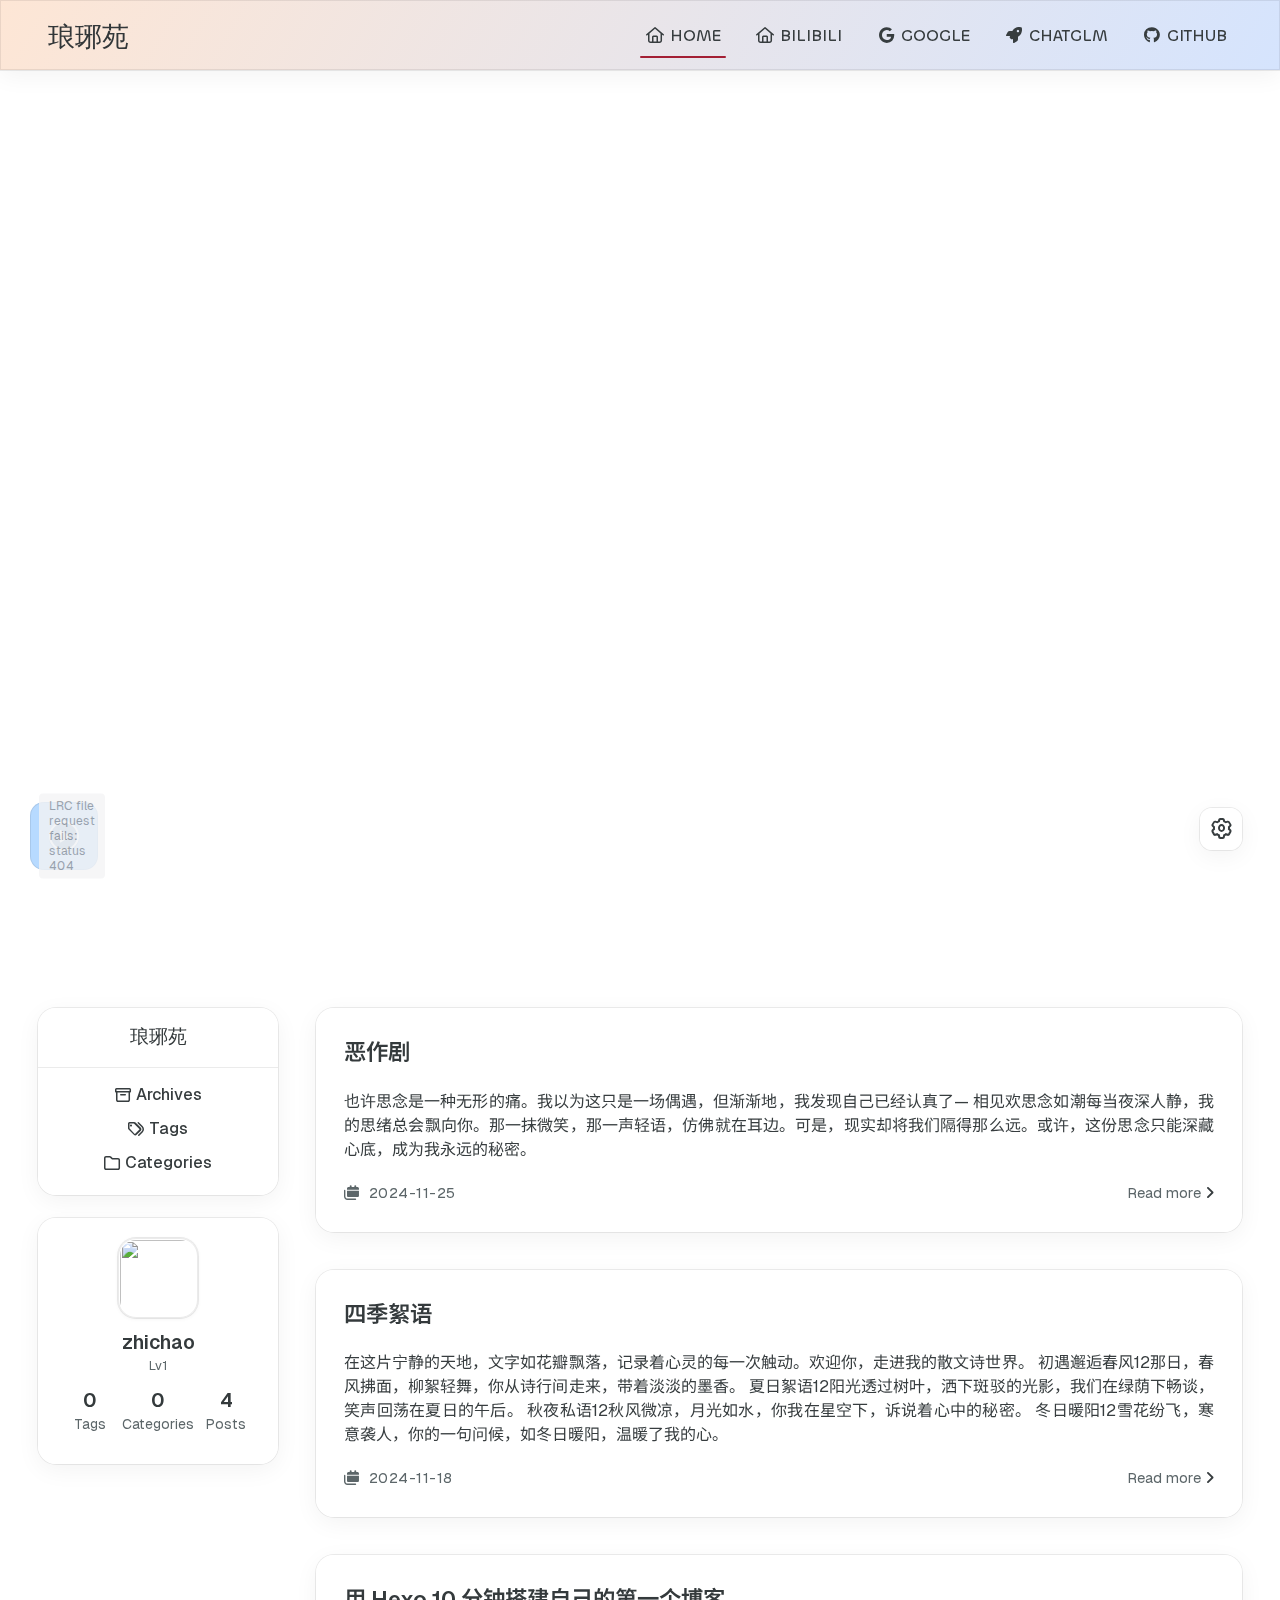
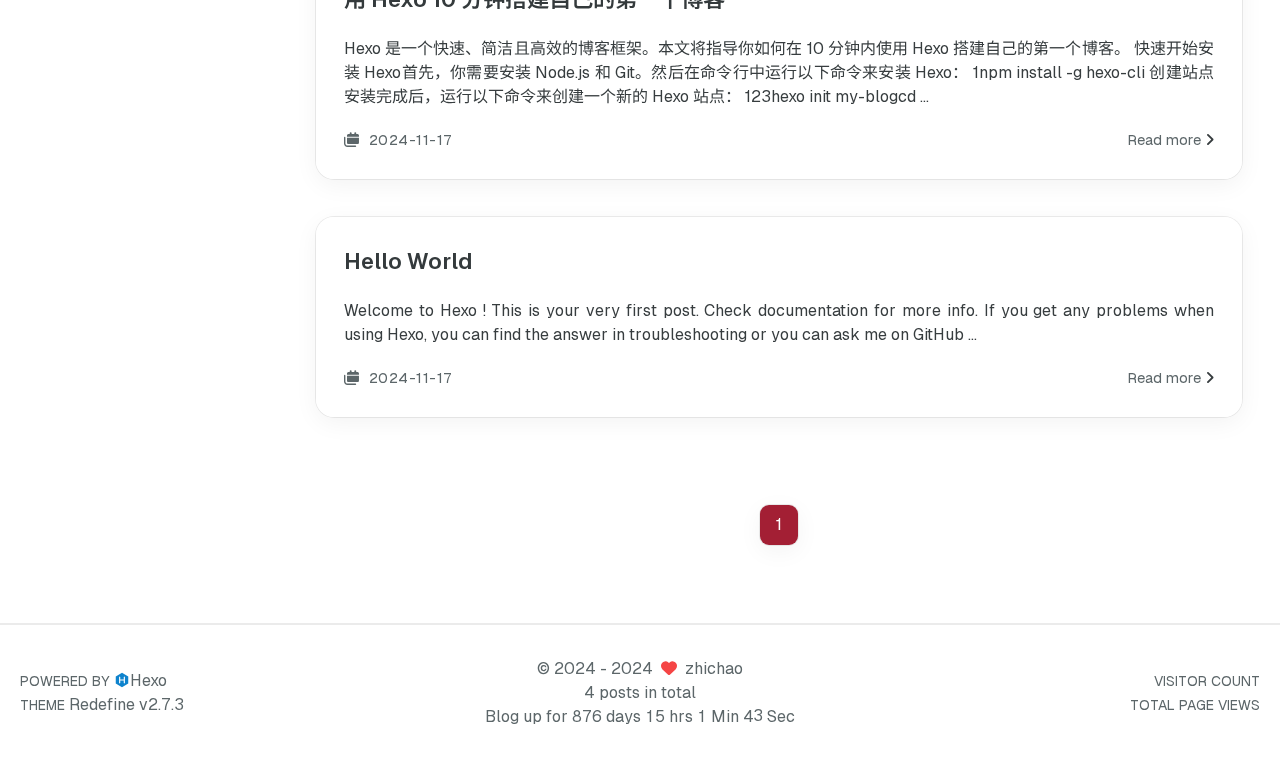
==== commit d47e5ac9: "Site updated: 2024-11-26 20:39:28" ====
--- a/index.html
+++ b/index.html
@@ -79,7 +79,7 @@
 
     <script id="hexo-configurations">
     window.config = {"hostname":"example.com","root":"/","language":"en"};
-    window.theme = {"articles":{"style":{"font_size":"16px","line_height":1.5,"image_border_radius":"14px","image_alignment":"center","image_caption":false,"link_icon":true,"title_alignment":"left","headings_top_spacing":{"h1":"5rem","h2":"4rem","h3":"2.8rem","h4":"2.5rem","h5":"2.2rem","h6":"2rem"}},"word_count":{"enable":true,"count":true,"min2read":true},"author_label":{"enable":true,"auto":false,"list":[]},"code_block":{"copy":true,"style":"mac","highlight_theme":{"light":"github","dark":"vs2015"},"font":{"enable":false,"family":null,"url":null}},"toc":{"enable":true,"max_depth":3,"number":false,"expand":true,"init_open":true},"copyright":{"enable":true,"default":"cc_by_nc_sa"},"lazyload":true,"recommendation":{"enable":false,"title":"推荐阅读","limit":3,"mobile_limit":2,"placeholder":"/images/wallhaven-wqery6-light.webp","skip_dirs":[]}},"colors":{"primary":"#A31F34","secondary":null,"default_mode":"light"},"global":{"fonts":{"chinese":{"enable":true,"family":"Noto Sans SC","url":"https://fonts.googleapis.com/css2?family=Noto+Sans+SC:wght@400;500;700&display=swap"},"english":{"enable":false,"family":null,"url":null},"title":{"enable":false,"family":null,"url":null}},"content_max_width":"1000px","sidebar_width":"210px","hover":{"shadow":true,"scale":false},"scroll_progress":{"bar":false,"percentage":true},"website_counter":{"url":"https://cn.vercount.one/js","enable":true,"site_pv":true,"site_uv":true,"post_pv":true},"single_page":true,"preloader":true,"open_graph":true,"google_analytics":{"enable":false,"id":null}},"home_banner":{"enable":true,"style":"fixed","image":{"light":"https://pic.imgdb.cn/item/65e862629f345e8d0317e91c.jpg","dark":"/images/wallhaven-wqery6-dark.webp"},"title":"Chozzc的blog","subtitle":{"text":["关山难越"],"hitokoto":{"enable":true,"show_author":false,"api":"https://v1.hitokoto.cn"},"typing_speed":100,"backing_speed":80,"starting_delay":500,"backing_delay":1500,"loop":true,"smart_backspace":true},"text_color":{"light":"#fff","dark":"#d1d1b6"},"text_style":{"title_size":"2.8rem","subtitle_size":"1.5rem","line_height":1.2},"custom_font":{"enable":false,"family":null,"url":null},"social_links":{"enable":false,"style":"default","links":{"github":null,"instagram":null,"zhihu":null,"twitter":null,"email":null},"qrs":{"weixin":null}}},"plugins":{"feed":{"enable":false},"aplayer":{"enable":"enable","type":"fixed","audios":[{"name":"cruel cruel world","artist":"authur","url":"/music/恶作剧.mp3","cover":"https://pic.imgdb.cn/item/65e85b739f345e8d03f9862d.jpg","lrc":null}]},"mermaid":{"enable":false,"version":"9.3.0"}},"version":"2.7.3","navbar":{"auto_hide":false,"color":{"left":"#f78736","right":"#367df7","transparency":35},"width":{"home":"1200px","pages":"1000px"},"links":{"Home":{"path":"/","icon":"fa-regular fa-house"},"Bilibili":{"path":"https://www.bilibili.com/","icon":"fa-regular fa-house"},"Google":{"path":"https://www.google.com/","icon":"fa-brands fa-google"},"Chatglm":{"path":"https://chatglm.cn/main","icon":"fa-solid fa-rocket"},"Github":{"path":"https://github.com/dashboard","icon":"fa-brands fa-github"}},"search":{"enable":"ture","preload":true}},"page_templates":{"friends_column":2,"tags_style":"blur"},"home":{"sidebar":{"enable":true,"position":"left","first_item":"menu","announcement":null,"show_on_mobile":true,"links":{"Archives":{"path":"/archives","icon":"fa-regular fa-archive"},"Tags":{"path":"/tags","icon":"fa-regular fa-tags"},"Categories":{"path":"/categories","icon":"fa-regular fa-folder"}}},"article_date_format":"auto","excerpt_length":200,"categories":{"enable":true,"limit":3},"tags":{"enable":true,"limit":3}},"footerStart":"2024/3/1 21:00:00"};
+    window.theme = {"articles":{"style":{"font_size":"16px","line_height":1.5,"image_border_radius":"14px","image_alignment":"center","image_caption":false,"link_icon":true,"title_alignment":"left","headings_top_spacing":{"h1":"5rem","h2":"4rem","h3":"2.8rem","h4":"2.5rem","h5":"2.2rem","h6":"2rem"}},"word_count":{"enable":true,"count":true,"min2read":true},"author_label":{"enable":true,"auto":false,"list":[]},"code_block":{"copy":true,"style":"mac","highlight_theme":{"light":"github","dark":"vs2015"},"font":{"enable":false,"family":null,"url":null}},"toc":{"enable":true,"max_depth":3,"number":false,"expand":true,"init_open":true},"copyright":{"enable":true,"default":"cc_by_nc_sa"},"lazyload":true,"recommendation":{"enable":false,"title":"推荐阅读","limit":3,"mobile_limit":2,"placeholder":"/images/wallhaven-wqery6-light.webp","skip_dirs":[]}},"colors":{"primary":"#A31F34","secondary":null,"default_mode":"light"},"global":{"fonts":{"chinese":{"enable":true,"family":"Noto Sans SC","url":"https://fonts.googleapis.com/css2?family=Noto+Sans+SC:wght@400;500;700&display=swap"},"english":{"enable":false,"family":null,"url":null},"title":{"enable":false,"family":null,"url":null}},"content_max_width":"1000px","sidebar_width":"210px","hover":{"shadow":true,"scale":false},"scroll_progress":{"bar":false,"percentage":true},"website_counter":{"url":"https://cn.vercount.one/js","enable":true,"site_pv":true,"site_uv":true,"post_pv":true},"single_page":true,"preloader":true,"open_graph":true,"google_analytics":{"enable":false,"id":null}},"home_banner":{"enable":true,"style":"fixed","image":{"light":"https://pic.imgdb.cn/item/65e862629f345e8d0317e91c.jpg","dark":"/images/wallhaven-wqery6-dark.webp"},"title":"Chozzc的blog","subtitle":{"text":["关山难越"],"hitokoto":{"enable":true,"show_author":false,"api":"https://v1.hitokoto.cn"},"typing_speed":100,"backing_speed":80,"starting_delay":500,"backing_delay":1500,"loop":true,"smart_backspace":true},"text_color":{"light":"#fff","dark":"#d1d1b6"},"text_style":{"title_size":"2.8rem","subtitle_size":"1.5rem","line_height":1.2},"custom_font":{"enable":false,"family":null,"url":null},"social_links":{"enable":false,"style":"default","links":{"github":null,"instagram":null,"zhihu":null,"twitter":null,"email":null},"qrs":{"weixin":null}}},"plugins":{"feed":{"enable":false},"aplayer":{"enable":"enable","type":"fixed","audios":[{"name":"cruel cruel world","artist":"authur","url":"/music/恶作剧.mp3","cover":"https://pic.imgdb.cn/item/6745c0e9d0e0a243d4d16dd9.jpg","lrc":null}]},"mermaid":{"enable":false,"version":"9.3.0"}},"version":"2.7.3","navbar":{"auto_hide":false,"color":{"left":"#f78736","right":"#367df7","transparency":35},"width":{"home":"1200px","pages":"1000px"},"links":{"Home":{"path":"/","icon":"fa-regular fa-house"},"Bilibili":{"path":"https://www.bilibili.com/","icon":"fa-regular fa-house"},"Google":{"path":"https://www.google.com/","icon":"fa-brands fa-google"},"Chatglm":{"path":"https://chatglm.cn/main","icon":"fa-solid fa-rocket"},"Github":{"path":"https://github.com/dashboard","icon":"fa-brands fa-github"}},"search":{"enable":"ture","preload":true}},"page_templates":{"friends_column":2,"tags_style":"blur"},"home":{"sidebar":{"enable":true,"position":"left","first_item":"menu","announcement":null,"show_on_mobile":true,"links":{"Archives":{"path":"/archives","icon":"fa-regular fa-archive"},"Tags":{"path":"/tags","icon":"fa-regular fa-tags"},"Categories":{"path":"/categories","icon":"fa-regular fa-folder"}}},"article_date_format":"auto","excerpt_length":200,"categories":{"enable":true,"limit":3},"tags":{"enable":true,"limit":3}},"footerStart":"2024/3/1 21:00:00"};
     window.lang_ago = {"second":"%s seconds ago","minute":"%s minutes ago","hour":"%s hours ago","day":"%s days ago","week":"%s weeks ago","month":"%s months ago","year":"%s years ago"};
     window.data = {"masonry":false};
   </script>
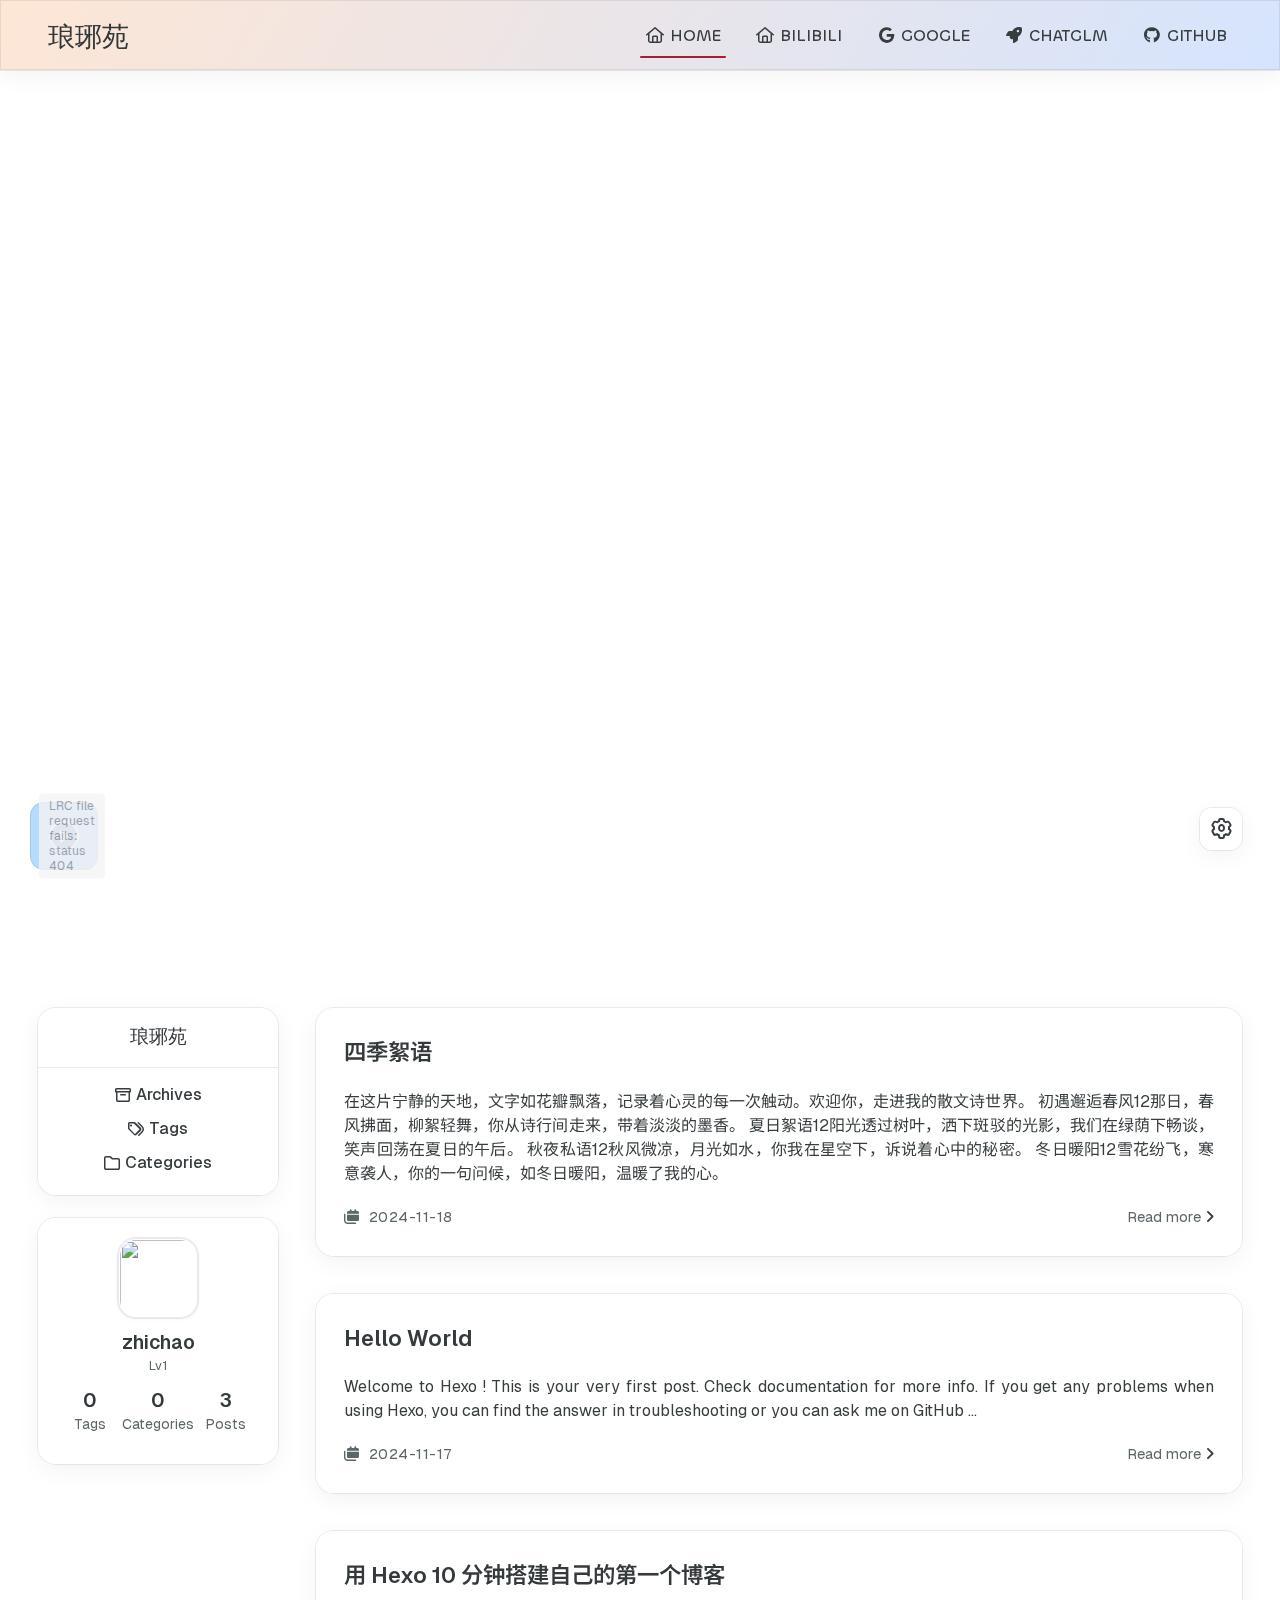
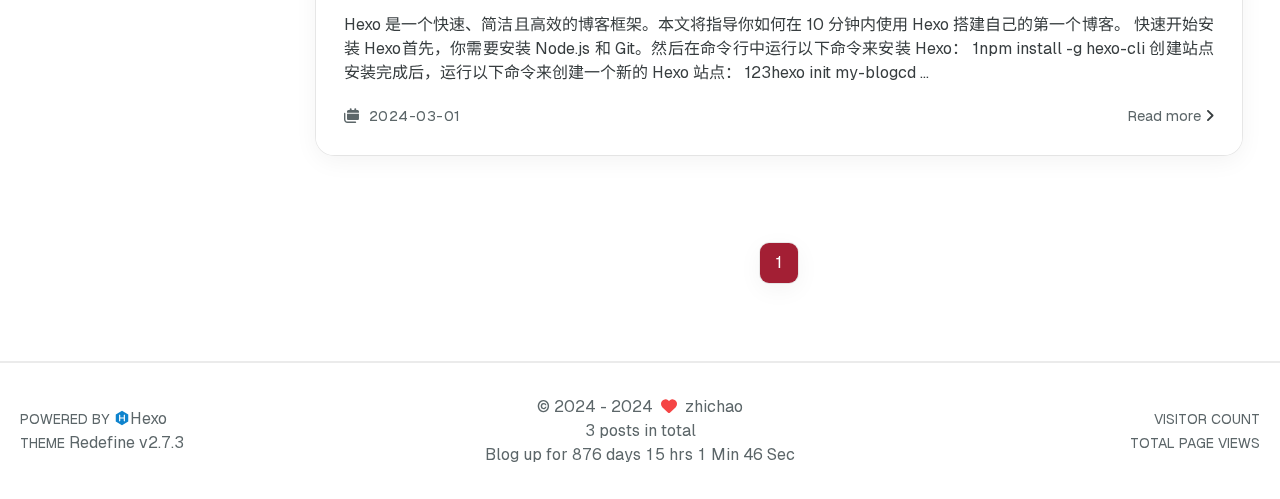
==== commit af4a9946: "Site updated: 2024-12-25 22:56:44" ====
--- a/index.html
+++ b/index.html
@@ -595,7 +595,7 @@
         <div class="label text-third-text-color text-sm">Categories</div>
     </a>
     <a class="item tag-count-item flex flex-col justify-center items-center w-20" href="/archives">
-        <div class="number text-2xl sm:text-xl text-second-text-color font-semibold">4</div>
+        <div class="number text-2xl sm:text-xl text-second-text-color font-semibold">3</div>
         <div class="label text-third-text-color text-sm">Posts</div>
     </a>
 </div>
@@ -673,7 +673,7 @@
         <div class="label text-third-text-color text-sm">Categories</div>
     </a>
     <a class="item tag-count-item flex flex-col justify-center items-center w-20" href="/archives">
-        <div class="number text-2xl sm:text-xl text-second-text-color font-semibold">4</div>
+        <div class="number text-2xl sm:text-xl text-second-text-color font-semibold">3</div>
         <div class="label text-third-text-color text-sm">Posts</div>
     </a>
 </div>
@@ -690,48 +690,6 @@
                 
                     <div class="home-content-container">
     <ul class="home-article-list">
-        
-            <li class="home-article-item">
-
-                
-
-                
-
-                
-                <div class="flex flex-col gap-5 px-7 pb-7 pt-7">
-                    <h3 class="home-article-title">
-                        <a href="/2024/11/25/Memory/">
-                            恶作剧
-                        </a>
-                    </h3>
-
-                    <div class="home-article-content markdown-body">
-                        
-                            
-                            也许思念是一种无形的痛。我以为这只是一场偶遇，但渐渐地，我发现自己已经认真了—
-相见欢思念如潮每当夜深人静，我的思绪总会飘向你。那一抹微笑，那一声轻语，仿佛就在耳边。可是，现实却将我们隔得那么远。或许，这份思念只能深藏心底，成为我永远的秘密。
-
-                        
-                    </div>
-
-                    <div class="home-article-meta-info-container">
-    <div class="home-article-meta-info">
-        <span><i class="fa-solid fa-calendars"></i>&nbsp;
-            <span class="home-article-date" data-date="Mon Nov 25 2024 10:27:15 GMT+0800">
-                
-                    2024-11-25
-                
-            </span>
-        </span>
-        
-        
-    </div>
-
-    <a href="/2024/11/25/Memory/">Read more<span class="seo-reader-text">恶作剧</span>&nbsp;<i class="fa-solid fa-angle-right"></i></a>
-</div>
-
-                </div>
-            </li>
         
             <li class="home-article-item">
 
@@ -791,51 +749,6 @@
                 
                 <div class="flex flex-col gap-5 px-7 pb-7 pt-7">
                     <h3 class="home-article-title">
-                        <a href="/2024/11/17/first_blog/">
-                            用 Hexo 10 分钟搭建自己的第一个博客
-                        </a>
-                    </h3>
-
-                    <div class="home-article-content markdown-body">
-                        
-                            
-                            Hexo 是一个快速、简洁且高效的博客框架。本文将指导你如何在 10 分钟内使用 Hexo 搭建自己的第一个博客。
-快速开始安装 Hexo首先，你需要安装 Node.js 和 Git。然后在命令行中运行以下命令来安装 Hexo：
-1npm install -g hexo-cli
-
-创建站点安装完成后，运行以下命令来创建一个新的 Hexo 站点：
-123hexo init my-blogcd ...
-                        
-                    </div>
-
-                    <div class="home-article-meta-info-container">
-    <div class="home-article-meta-info">
-        <span><i class="fa-solid fa-calendars"></i>&nbsp;
-            <span class="home-article-date" data-date="Sun Nov 17 2024 17:45:01 GMT+0800">
-                
-                    2024-11-17
-                
-            </span>
-        </span>
-        
-        
-    </div>
-
-    <a href="/2024/11/17/first_blog/">Read more<span class="seo-reader-text">用 Hexo 10 分钟搭建自己的第一个博客</span>&nbsp;<i class="fa-solid fa-angle-right"></i></a>
-</div>
-
-                </div>
-            </li>
-        
-            <li class="home-article-item">
-
-                
-
-                
-
-                
-                <div class="flex flex-col gap-5 px-7 pb-7 pt-7">
-                    <h3 class="home-article-title">
                         <a href="/2024/11/17/hello-world/">
                             Hello World
                         </a>
@@ -867,6 +780,51 @@
                 </div>
             </li>
         
+            <li class="home-article-item">
+
+                
+
+                
+
+                
+                <div class="flex flex-col gap-5 px-7 pb-7 pt-7">
+                    <h3 class="home-article-title">
+                        <a href="/2024/03/01/first_blog/">
+                            用 Hexo 10 分钟搭建自己的第一个博客
+                        </a>
+                    </h3>
+
+                    <div class="home-article-content markdown-body">
+                        
+                            
+                            Hexo 是一个快速、简洁且高效的博客框架。本文将指导你如何在 10 分钟内使用 Hexo 搭建自己的第一个博客。
+快速开始安装 Hexo首先，你需要安装 Node.js 和 Git。然后在命令行中运行以下命令来安装 Hexo：
+1npm install -g hexo-cli
+
+创建站点安装完成后，运行以下命令来创建一个新的 Hexo 站点：
+123hexo init my-blogcd ...
+                        
+                    </div>
+
+                    <div class="home-article-meta-info-container">
+    <div class="home-article-meta-info">
+        <span><i class="fa-solid fa-calendars"></i>&nbsp;
+            <span class="home-article-date" data-date="Fri Mar 01 2024 07:00:00 GMT+0800">
+                
+                    2024-03-01
+                
+            </span>
+        </span>
+        
+        
+    </div>
+
+    <a href="/2024/03/01/first_blog/">Read more<span class="seo-reader-text">用 Hexo 10 分钟搭建自己的第一个博客</span>&nbsp;<i class="fa-solid fa-angle-right"></i></a>
+</div>
+
+                </div>
+            </li>
+        
     </ul>
 
     <div class="home-paginator px-7 py-5">
@@ -901,7 +859,7 @@
                 
                 <p class="post-count space-x-0.5">
                     <span>
-                        4 posts in total
+                        3 posts in total
                     </span>
                     
                 </p>
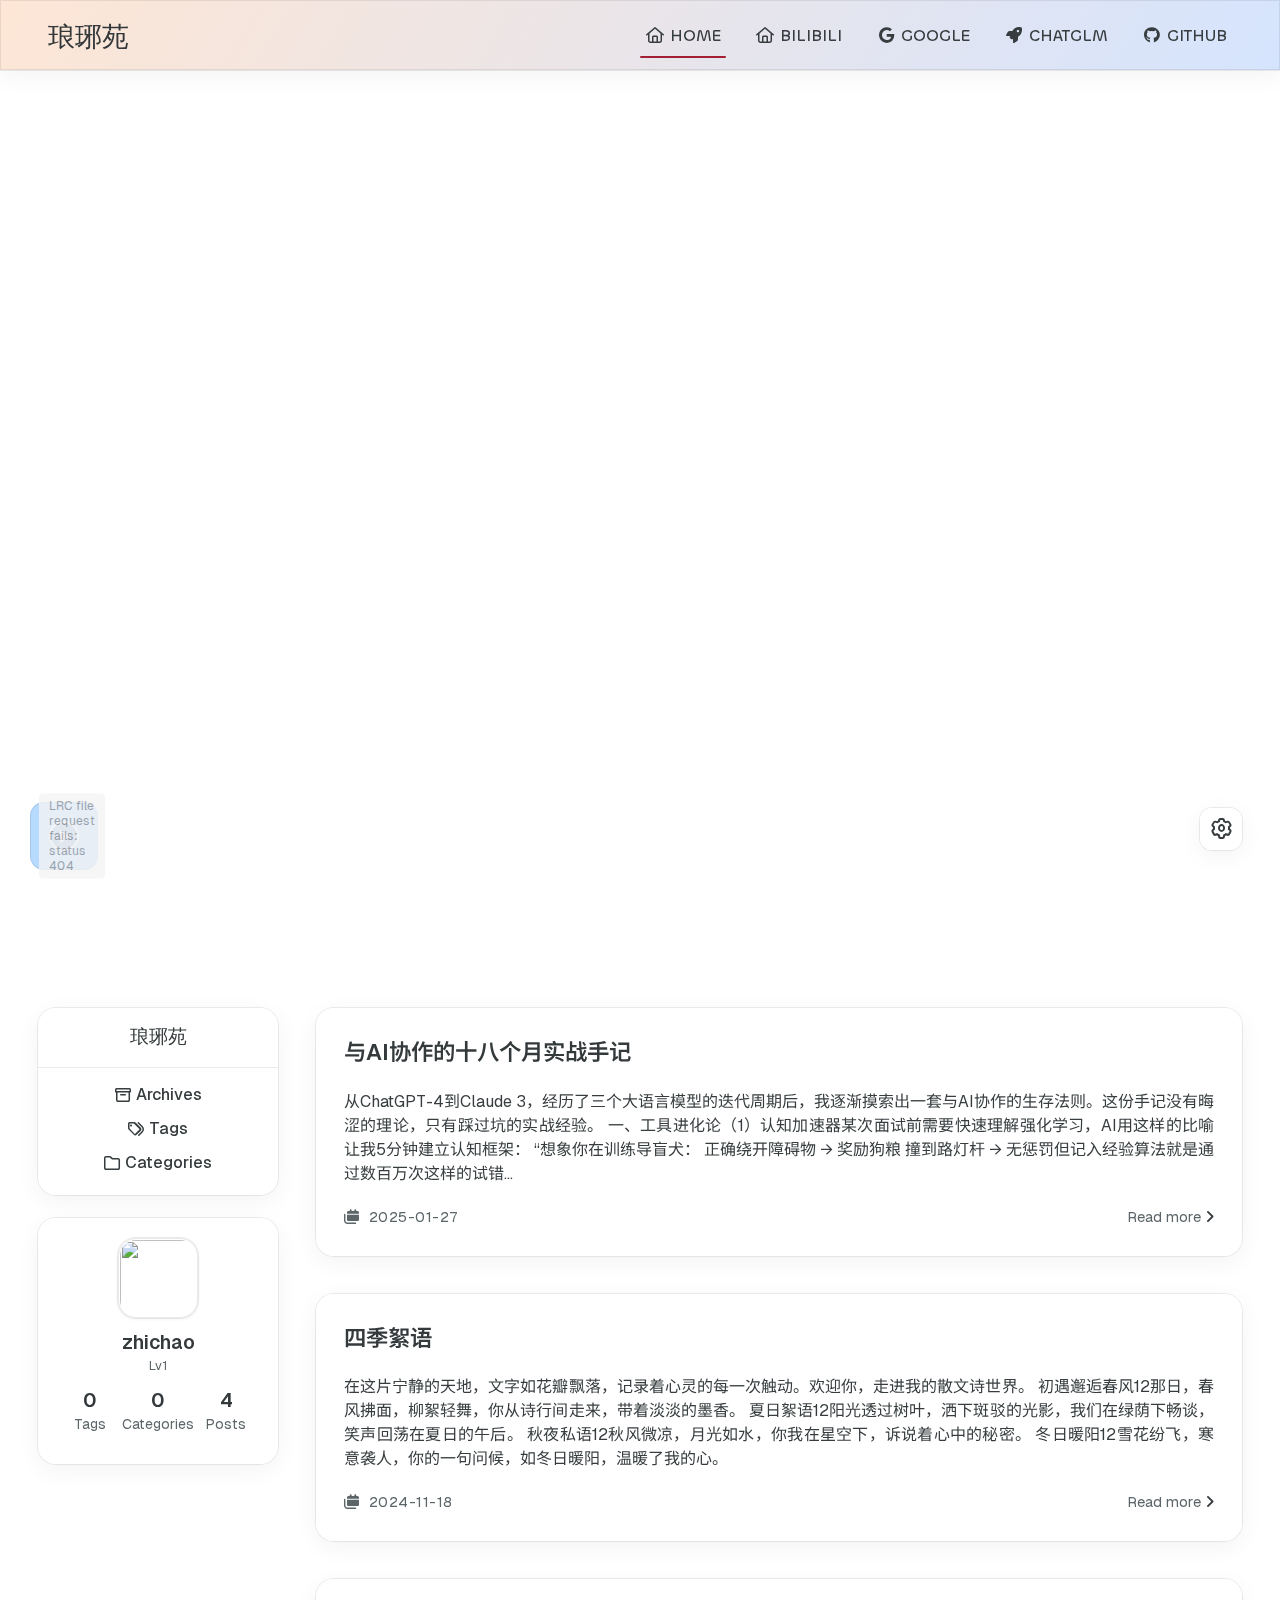
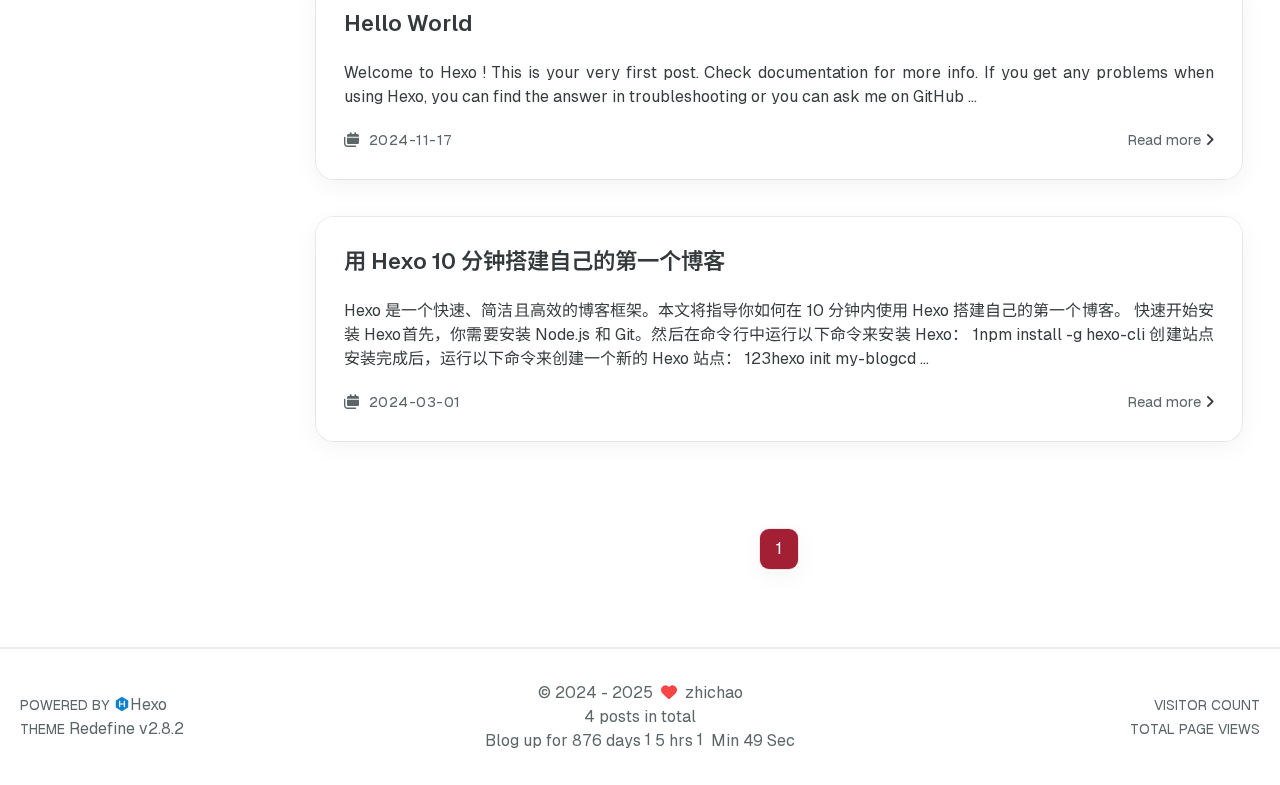
==== commit 9c9a364b: "Site updated: 2025-01-27 14:38:12" ====
--- a/index.html
+++ b/index.html
@@ -18,6 +18,9 @@
     <meta name="googlebot" content="index,follow">
     <meta name="revisit-after" content="1 days">
     
+    
+    
+        
         <meta property="og:type" content="website">
 <meta property="og:title" content="Hexo">
 <meta property="og:url" content="http://example.com/index.html">
@@ -53,7 +56,7 @@
 
     
         
-<link rel="stylesheet" href="/assets/build/styles.css">
+<link rel="stylesheet" href="/css/build/tailwind.css">
 
     
 
@@ -73,13 +76,13 @@
     
     
         
-<script src="/js/libs/anime.min.js"></script>
+<script src="/js/build/libs/anime.min.js"></script>
 
     
 
     <script id="hexo-configurations">
     window.config = {"hostname":"example.com","root":"/","language":"en"};
-    window.theme = {"articles":{"style":{"font_size":"16px","line_height":1.5,"image_border_radius":"14px","image_alignment":"center","image_caption":false,"link_icon":true,"title_alignment":"left","headings_top_spacing":{"h1":"5rem","h2":"4rem","h3":"2.8rem","h4":"2.5rem","h5":"2.2rem","h6":"2rem"}},"word_count":{"enable":true,"count":true,"min2read":true},"author_label":{"enable":true,"auto":false,"list":[]},"code_block":{"copy":true,"style":"mac","highlight_theme":{"light":"github","dark":"vs2015"},"font":{"enable":false,"family":null,"url":null}},"toc":{"enable":true,"max_depth":3,"number":false,"expand":true,"init_open":true},"copyright":{"enable":true,"default":"cc_by_nc_sa"},"lazyload":true,"recommendation":{"enable":false,"title":"推荐阅读","limit":3,"mobile_limit":2,"placeholder":"/images/wallhaven-wqery6-light.webp","skip_dirs":[]}},"colors":{"primary":"#A31F34","secondary":null,"default_mode":"light"},"global":{"fonts":{"chinese":{"enable":true,"family":"Noto Sans SC","url":"https://fonts.googleapis.com/css2?family=Noto+Sans+SC:wght@400;500;700&display=swap"},"english":{"enable":false,"family":null,"url":null},"title":{"enable":false,"family":null,"url":null}},"content_max_width":"1000px","sidebar_width":"210px","hover":{"shadow":true,"scale":false},"scroll_progress":{"bar":false,"percentage":true},"website_counter":{"url":"https://cn.vercount.one/js","enable":true,"site_pv":true,"site_uv":true,"post_pv":true},"single_page":true,"preloader":true,"open_graph":true,"google_analytics":{"enable":false,"id":null}},"home_banner":{"enable":true,"style":"fixed","image":{"light":"https://pic.imgdb.cn/item/65e862629f345e8d0317e91c.jpg","dark":"/images/wallhaven-wqery6-dark.webp"},"title":"Chozzc的blog","subtitle":{"text":["关山难越"],"hitokoto":{"enable":true,"show_author":false,"api":"https://v1.hitokoto.cn"},"typing_speed":100,"backing_speed":80,"starting_delay":500,"backing_delay":1500,"loop":true,"smart_backspace":true},"text_color":{"light":"#fff","dark":"#d1d1b6"},"text_style":{"title_size":"2.8rem","subtitle_size":"1.5rem","line_height":1.2},"custom_font":{"enable":false,"family":null,"url":null},"social_links":{"enable":false,"style":"default","links":{"github":null,"instagram":null,"zhihu":null,"twitter":null,"email":null},"qrs":{"weixin":null}}},"plugins":{"feed":{"enable":false},"aplayer":{"enable":"enable","type":"fixed","audios":[{"name":"cruel cruel world","artist":"authur","url":"/music/恶作剧.mp3","cover":"https://pic.imgdb.cn/item/6745c0e9d0e0a243d4d16dd9.jpg","lrc":null}]},"mermaid":{"enable":false,"version":"9.3.0"}},"version":"2.7.3","navbar":{"auto_hide":false,"color":{"left":"#f78736","right":"#367df7","transparency":35},"width":{"home":"1200px","pages":"1000px"},"links":{"Home":{"path":"/","icon":"fa-regular fa-house"},"Bilibili":{"path":"https://www.bilibili.com/","icon":"fa-regular fa-house"},"Google":{"path":"https://www.google.com/","icon":"fa-brands fa-google"},"Chatglm":{"path":"https://chatglm.cn/main","icon":"fa-solid fa-rocket"},"Github":{"path":"https://github.com/dashboard","icon":"fa-brands fa-github"}},"search":{"enable":"ture","preload":true}},"page_templates":{"friends_column":2,"tags_style":"blur"},"home":{"sidebar":{"enable":true,"position":"left","first_item":"menu","announcement":null,"show_on_mobile":true,"links":{"Archives":{"path":"/archives","icon":"fa-regular fa-archive"},"Tags":{"path":"/tags","icon":"fa-regular fa-tags"},"Categories":{"path":"/categories","icon":"fa-regular fa-folder"}}},"article_date_format":"auto","excerpt_length":200,"categories":{"enable":true,"limit":3},"tags":{"enable":true,"limit":3}},"footerStart":"2024/3/1 21:00:00"};
+    window.theme = {"articles":{"style":{"font_size":"16px","line_height":1.5,"image_border_radius":"14px","image_alignment":"center","image_caption":false,"link_icon":true,"delete_mask":false,"title_alignment":"left","headings_top_spacing":{"h1":"5rem","h2":"4rem","h3":"2.8rem","h4":"2.5rem","h5":"2.2rem","h6":"2rem"}},"word_count":{"enable":true,"count":true,"min2read":true},"author_label":{"enable":true,"auto":false,"list":[]},"code_block":{"copy":true,"style":"mac","highlight_theme":{"light":"github","dark":"vs2015"},"font":{"enable":false,"family":null,"url":null}},"toc":{"enable":true,"max_depth":3,"number":false,"expand":true,"init_open":true},"copyright":{"enable":true,"default":"cc_by_nc_sa"},"lazyload":true,"pangu_js":false,"recommendation":{"enable":false,"title":"推荐阅读","limit":3,"mobile_limit":2,"placeholder":"/images/wallhaven-wqery6-light.webp","skip_dirs":[]}},"colors":{"primary":"#A31F34","secondary":null,"default_mode":"light"},"global":{"fonts":{"chinese":{"enable":true,"family":"Noto Sans SC","url":"https://fonts.googleapis.com/css2?family=Noto+Sans+SC:wght@400;500;700&display=swap"},"english":{"enable":false,"family":null,"url":null},"title":{"enable":false,"family":null,"url":null}},"content_max_width":"1000px","sidebar_width":"210px","hover":{"shadow":true,"scale":false},"scroll_progress":{"bar":false,"percentage":true},"website_counter":{"url":"https://cn.vercount.one/js","enable":true,"site_pv":true,"site_uv":true,"post_pv":true},"single_page":true,"preloader":true,"open_graph":true,"google_analytics":{"enable":false,"id":null}},"home_banner":{"enable":true,"style":"fixed","image":{"light":"https://pic.imgdb.cn/item/65e862629f345e8d0317e91c.jpg","dark":"/images/wallhaven-wqery6-dark.webp"},"title":"Chozzc的blog","subtitle":{"text":["关山难越"],"hitokoto":{"enable":true,"show_author":false,"api":"https://v1.hitokoto.cn"},"typing_speed":100,"backing_speed":80,"starting_delay":500,"backing_delay":1500,"loop":true,"smart_backspace":true},"text_color":{"light":"#fff","dark":"#d1d1b6"},"text_style":{"title_size":"2.8rem","subtitle_size":"1.5rem","line_height":1.2},"custom_font":{"enable":false,"family":null,"url":null},"social_links":{"enable":false,"style":"default","links":{"github":null,"instagram":null,"zhihu":null,"twitter":null,"email":null},"qrs":{"weixin":null}}},"plugins":{"feed":{"enable":false},"aplayer":{"enable":"enable","type":"fixed","audios":[{"name":"cruel cruel world","artist":"authur","url":"/music/恶作剧.mp3","cover":"https://pic.imgdb.cn/item/6745c0e9d0e0a243d4d16dd9.jpg","lrc":null}]},"mermaid":{"enable":false,"version":"9.3.0"}},"version":"2.8.2","navbar":{"auto_hide":false,"color":{"left":"#f78736","right":"#367df7","transparency":35},"width":{"home":"1200px","pages":"1000px"},"links":{"Home":{"path":"/","icon":"fa-regular fa-house"},"Bilibili":{"path":"https://www.bilibili.com/","icon":"fa-regular fa-house"},"Google":{"path":"https://www.google.com/","icon":"fa-brands fa-google"},"Chatglm":{"path":"https://chatglm.cn/main","icon":"fa-solid fa-rocket"},"Github":{"path":"https://github.com/Chozzc","icon":"fa-brands fa-github"}},"search":{"enable":"ture","preload":true}},"page_templates":{"friends_column":2,"tags_style":"blur"},"home":{"sidebar":{"enable":true,"position":"left","first_item":"menu","announcement":null,"show_on_mobile":true,"links":{"Archives":{"path":"/archives","icon":"fa-regular fa-archive"},"Tags":{"path":"/tags","icon":"fa-regular fa-tags"},"Categories":{"path":"/categories","icon":"fa-regular fa-folder"}}},"article_date_format":"auto","excerpt_length":200,"categories":{"enable":true,"limit":3},"tags":{"enable":true,"limit":3}},"footerStart":"2024/3/1 21:00:00"};
     window.lang_ago = {"second":"%s seconds ago","minute":"%s minutes ago","hour":"%s hours ago","day":"%s days ago","week":"%s weeks ago","month":"%s months ago","year":"%s years ago"};
     window.data = {"masonry":false};
   </script>
@@ -104,21 +107,20 @@
 <meta name="generator" content="Hexo 7.3.0"></head>
 
 
+
 <body>
-<div class="progress-bar-container">
-    
-
-    
-        <span class="pjax-progress-bar"></span>
-<!--        <span class="swup-progress-icon">-->
-<!--            <i class="fa-solid fa-circle-notch fa-spin"></i>-->
-<!--        </span>-->
-    
-</div>
-
-
-
-    <style>
+	<div class="progress-bar-container">
+	
+
+	
+	<span class="pjax-progress-bar"></span>
+	<!--        <span class="swup-progress-icon">-->
+	<!--            <i class="fa-solid fa-circle-notch fa-spin"></i>-->
+	<!--        </span>-->
+	
+</div>
+
+<style>
     :root {
         --preloader-background-color: #fff;
         --preloader-text-color: #000;
@@ -267,8 +269,8 @@
 
 <main class="page-container" id="swup">
 
-    
-        
+	
+	
     <style>
         .home-banner-container {
             background: none !important;
@@ -304,7 +306,7 @@
 
 <div class="home-banner-container flex justify-center items-center transition-fade relative">
     
-    <div class="content mt-8 flex flex-col justify-center items-center">
+    <div class="content mt-8 flex flex-col justify-center items-center transition-fade-down">
         <div class="description flex flex-col justify-center items-center w-screen font-medium text-center"
         
         >
@@ -324,13 +326,11 @@
         }
     </script>
 </div>
-    
-
-    <div class="main-content-container flex flex-col justify-between min-h-dvh">
-
-
-        <div class="main-content-header">
-            <header class="navbar-container px-6 md:px-12">
+	
+
+	<div class="main-content-container flex flex-col justify-between min-h-dvh">
+		<div class="main-content-header">
+			<header class="navbar-container px-6 md:px-12">
     <div class="navbar-content transition-navbar has-home-banner">
         <div class="left">
             
@@ -420,7 +420,7 @@
                             <li class="navbar-item">
                                 <!-- Menu -->
                                 <a class=""
-                                   target="_blank" rel="noopener" href="https://github.com/dashboard"
+                                   target="_blank" rel="noopener" href="https://github.com/Chozzc"
                                         >
                                     <i class="fa-brands fa-github fa-fw"></i>
                                     GITHUB
@@ -534,7 +534,7 @@
                     <li class="drawer-navbar-item text-base my-1.5 flex flex-col w-full">
                         
                         <a class="py-1.5 px-2 flex flex-row items-center justify-between gap-1 hover:!text-primary active:!text-primary text-2xl font-semibold group border-b border-border-color hover:border-primary w-full "
-                           target="_blank" rel="noopener" href="https://github.com/dashboard"
+                           target="_blank" rel="noopener" href="https://github.com/Chozzc"
                         >
                             <span>
                                 GITHUB
@@ -595,7 +595,7 @@
         <div class="label text-third-text-color text-sm">Categories</div>
     </a>
     <a class="item tag-count-item flex flex-col justify-center items-center w-20" href="/archives">
-        <div class="number text-2xl sm:text-xl text-second-text-color font-semibold">3</div>
+        <div class="number text-2xl sm:text-xl text-second-text-color font-semibold">4</div>
         <div class="label text-third-text-color text-sm">Posts</div>
     </a>
 </div>
@@ -606,12 +606,11 @@
 </header>
 
 
-        </div>
-
-        <div class="main-content-body">
-
-            
-                <div class="home-sidebar-container">
+		</div>
+
+		<div class="main-content-body transition-fade-up">
+			
+			<div class="home-sidebar-container">
     <div class="sticky-container sticky">
         
         
@@ -673,7 +672,7 @@
         <div class="label text-third-text-color text-sm">Categories</div>
     </a>
     <a class="item tag-count-item flex flex-col justify-center items-center w-20" href="/archives">
-        <div class="number text-2xl sm:text-xl text-second-text-color font-semibold">3</div>
+        <div class="number text-2xl sm:text-xl text-second-text-color font-semibold">4</div>
         <div class="label text-third-text-color text-sm">Posts</div>
     </a>
 </div>
@@ -683,13 +682,58 @@
     </div>
 </div>
 
-            
-
-            <div class="main-content">
-
-                
-                    <div class="home-content-container">
+			
+
+			<div class="main-content">
+				<div class="home-content-container">
     <ul class="home-article-list">
+        
+            <li class="home-article-item">
+
+                
+
+                
+
+                
+                <div class="flex flex-col gap-5 px-7 pb-7 pt-7">
+                    <h3 class="home-article-title">
+                        <a href="/2025/01/27/AI-my-think/">
+                            与AI协作的十八个月实战手记
+                        </a>
+                    </h3>
+
+                    <div class="home-article-content markdown-body">
+                        
+                            
+                            从ChatGPT-4到Claude 3，经历了三个大语言模型的迭代周期后，我逐渐摸索出一套与AI协作的生存法则。这份手记没有晦涩的理论，只有踩过坑的实战经验。
+
+一、工具进化论（1）认知加速器某次面试前需要快速理解强化学习，AI用这样的比喻让我5分钟建立认知框架：
+
+“想象你在训练导盲犬：  
+
+正确绕开障碍物 → 奖励狗粮  
+撞到路灯杆 → 无惩罚但记入经验算法就是通过数百万次这样的试错...
+                        
+                    </div>
+
+                    <div class="home-article-meta-info-container">
+    <div class="home-article-meta-info">
+        <span><i class="fa-solid fa-calendars"></i>&nbsp;
+            <span class="home-article-date" data-date="Mon Jan 27 2025 14:23:00 GMT+0800">
+                
+                    2025-01-27
+                
+            </span>
+        </span>
+        
+        
+    </div>
+
+    <a href="/2025/01/27/AI-my-think/">Read more<span class="seo-reader-text">与AI协作的十八个月实战手记</span>&nbsp;<i class="fa-solid fa-angle-right"></i></a>
+</div>
+
+                </div>
+            </li>
         
             <li class="home-article-item">
 
@@ -829,23 +873,19 @@
 
     <div class="home-paginator px-7 py-5">
         <div class="paginator">
-    <span class="page-number current">1</span>
-</div>
-
+	<span class="page-number current">1</span>
+</div>
+  
     </div>
 </div>
 
-                    <div class="comment-container pjax"></div>
-                
-
-            </div>
-
-            
-
-        </div>
-
-        <div class="main-content-footer">
-            <footer class="footer mt-5 py-5 h-auto text-base text-third-text-color relative border-t-2 border-t-border-color">
+			</div>
+
+			
+		</div>
+
+		<div class="main-content-footer">
+			<footer class="footer mt-5 py-5 h-auto text-base text-third-text-color relative border-t-2 border-t-border-color">
     <div class="info-container py-3 text-center">
         
         <div class="text-center">
@@ -854,12 +894,12 @@
               <span>2024</span>
               -
             
-            2024&nbsp;&nbsp;<i class="fa-solid fa-heart fa-beat" style="--fa-animation-duration: 0.5s; color: #f54545"></i>&nbsp;&nbsp;<a href="/">zhichao</a>
+            2025&nbsp;&nbsp;<i class="fa-solid fa-heart fa-beat" style="--fa-animation-duration: 0.5s; color: #f54545"></i>&nbsp;&nbsp;<a href="/">zhichao</a>
             
                 
                 <p class="post-count space-x-0.5">
                     <span>
-                        3 posts in total
+                        4 posts in total
                     </span>
                     
                 </p>
@@ -884,7 +924,7 @@
         
         <div class="relative text-center lg:absolute lg:left-[20px] lg:top-1/2 lg:-translate-y-1/2 lg:text-left">
             <span class="lg:block text-sm">POWERED BY <?xml version="1.0" encoding="utf-8"?><!DOCTYPE svg PUBLIC "-//W3C//DTD SVG 1.1//EN" "http://www.w3.org/Graphics/SVG/1.1/DTD/svg11.dtd"><svg class="relative top-[2px] inline-block align-baseline" version="1.1" id="圖層_1" xmlns="http://www.w3.org/2000/svg" xmlns:xlink="http://www.w3.org/1999/xlink" x="0px" y="0px" width="1rem" height="1rem" viewBox="0 0 512 512" enable-background="new 0 0 512 512" xml:space="preserve"><path fill="#0E83CD" d="M256.4,25.8l-200,115.5L56,371.5l199.6,114.7l200-115.5l0.4-230.2L256.4,25.8z M349,354.6l-18.4,10.7l-18.6-11V275H200v79.6l-18.4,10.7l-18.6-11v-197l18.5-10.6l18.5,10.8V237h112v-79.6l18.5-10.6l18.5,10.8V354.6z"/></svg><a target="_blank" class="text-base" href="https://hexo.io">Hexo</a></span>
-            <span class="text-sm lg:block">THEME&nbsp;<a class="text-base" target="_blank" href="https://github.com/EvanNotFound/hexo-theme-redefine">Redefine v2.7.3</a></span>
+            <span class="text-sm lg:block">THEME&nbsp;<a class="text-base" target="_blank" href="https://github.com/EvanNotFound/hexo-theme-redefine">Redefine v2.8.2</a></span>
         </div>
         
         
@@ -913,103 +953,93 @@
         
     </div>  
 </footer>
-        </div>
-    </div>
-
-    
-
-    <div class="right-side-tools-container">
-        <div class="side-tools-container">
-    <ul class="hidden-tools-list">
-        <li class="right-bottom-tools tool-font-adjust-plus flex justify-center items-center">
-            <i class="fa-regular fa-magnifying-glass-plus"></i>
-        </li>
-
-        <li class="right-bottom-tools tool-font-adjust-minus flex justify-center items-center">
-            <i class="fa-regular fa-magnifying-glass-minus"></i>
-        </li>
-
-        <li class="right-bottom-tools tool-dark-light-toggle flex justify-center items-center">
-            <i class="fa-regular fa-moon"></i>
-        </li>
-
-        <!-- rss -->
-        
-
-        
-
-        <li class="right-bottom-tools tool-scroll-to-bottom flex justify-center items-center">
-            <i class="fa-regular fa-arrow-down"></i>
-        </li>
-    </ul>
-
-    <ul class="visible-tools-list">
-        <li class="right-bottom-tools toggle-tools-list flex justify-center items-center">
-            <i class="fa-regular fa-cog fa-spin"></i>
-        </li>
-        
-            <li class="right-bottom-tools tool-scroll-to-top flex justify-center items-center">
-                <i class="arrow-up fas fa-arrow-up"></i>
-                <span class="percent"></span>
-            </li>
-        
-        
-    </ul>
-</div>
-
-    </div>
-
-    <div class="image-viewer-container">
-    <img src="">
-</div>
-
-
-    
-        <div class="search-pop-overlay">
-    <div class="popup search-popup">
-        <div class="search-header">
-          <span class="search-input-field-pre">
-            <i class="fa-solid fa-keyboard"></i>
-          </span>
-            <div class="search-input-container">
-                <input autocomplete="off"
-                       autocorrect="off"
-                       autocapitalize="off"
-                       placeholder="Search..."
-                       spellcheck="false"
-                       type="search"
-                       class="search-input"
-                >
-            </div>
-            <span class="popup-btn-close">
-                <i class="fa-solid fa-times"></i>
-            </span>
-        </div>
-        <div id="search-result">
-            <div id="no-result">
-                <i class="fa-solid fa-spinner fa-spin-pulse fa-5x fa-fw"></i>
-            </div>
-        </div>
-    </div>
-</div>
-
-    
+		</div>
+	</div>
+
+	
+
+	<div class="right-side-tools-container">
+		<div class="side-tools-container">
+	<ul class="hidden-tools-list">
+		<li class="right-bottom-tools tool-font-adjust-plus flex justify-center items-center">
+			<i class="fa-regular fa-magnifying-glass-plus"></i>
+		</li>
+
+		<li class="right-bottom-tools tool-font-adjust-minus flex justify-center items-center">
+			<i class="fa-regular fa-magnifying-glass-minus"></i>
+		</li>
+
+		<li class="right-bottom-tools tool-dark-light-toggle flex justify-center items-center">
+			<i class="fa-regular fa-moon"></i>
+		</li>
+
+		<!-- rss -->
+		
+
+		
+
+		<li class="right-bottom-tools tool-scroll-to-bottom flex justify-center items-center">
+			<i class="fa-regular fa-arrow-down"></i>
+		</li>
+	</ul>
+
+	<ul class="visible-tools-list">
+		<li class="right-bottom-tools toggle-tools-list flex justify-center items-center">
+			<i class="fa-regular fa-cog fa-spin"></i>
+		</li>
+		
+		<li class="right-bottom-tools tool-scroll-to-top flex justify-center items-center">
+			<i class="arrow-up fas fa-arrow-up"></i>
+			<span class="percent"></span>
+		</li>
+		
+		
+	</ul>
+</div>
+	</div>
+
+	<div class="image-viewer-container">
+	<img src="">
+</div>
+
+	
+	<div class="search-pop-overlay">
+	<div class="popup search-popup">
+		<div class="search-header">
+			<span class="search-input-field-pre">
+				<i class="fa-solid fa-keyboard"></i>
+			</span>
+			<div class="search-input-container">
+				<input autocomplete="off" autocorrect="off" autocapitalize="off" placeholder="Search..." spellcheck="false" type="search" class="search-input">
+			</div>
+			<span class="popup-btn-close">
+				<i class="fa-solid fa-times"></i>
+			</span>
+		</div>
+		<div id="search-result">
+			<div id="no-result">
+				<i class="fa-solid fa-spinner fa-spin-pulse fa-5x fa-fw"></i>
+			</div>
+		</div>
+	</div>
+</div>
+	
 
 </main>
 
 
-    
-<script src="/js/libs/Swup.min.js"></script>
-
-<script src="/js/libs/SwupSlideTheme.min.js"></script>
-
-<script src="/js/libs/SwupScriptsPlugin.min.js"></script>
-
-<script src="/js/libs/SwupProgressPlugin.min.js"></script>
-
-<script src="/js/libs/SwupScrollPlugin.min.js"></script>
-
-<script src="/js/libs/SwupPreloadPlugin.min.js"></script>
+
+<script src="/js/build/libs/Swup.min.js"></script>
+
+<script src="/js/build/libs/SwupSlideTheme.min.js"></script>
+
+<script src="/js/build/libs/SwupScriptsPlugin.min.js"></script>
+
+<script src="/js/build/libs/SwupProgressPlugin.min.js"></script>
+
+<script src="/js/build/libs/SwupScrollPlugin.min.js"></script>
+
+<script src="/js/build/libs/SwupPreloadPlugin.min.js"></script>
 
 <script>
     const swup = new Swup({
@@ -1033,49 +1063,46 @@
 
 
 
-
-
-
-
-<script src="/js/tools/imageViewer.js" type="module"></script>
-
-<script src="/js/utils.js" type="module"></script>
-
-<script src="/js/main.js" type="module"></script>
-
-<script src="/js/layouts/navbarShrink.js" type="module"></script>
-
-<script src="/js/tools/scrollTopBottom.js" type="module"></script>
-
-<script src="/js/tools/lightDarkSwitch.js" type="module"></script>
-
-<script src="/js/layouts/categoryList.js" type="module"></script>
-
-
-
-    
-<script src="/js/tools/localSearch.js" type="module"></script>
-
-
-
-
-    
-<script src="/js/tools/codeBlock.js" type="module"></script>
-
-
-
-
-    
-<script src="/js/layouts/lazyload.js" type="module"></script>
-
-
-
-
-    
-<script src="/js/tools/runtime.js"></script>
-
-    
-<script src="/js/libs/odometer.min.js"></script>
+	
+<script src="/js/build/tools/imageViewer.js" type="module"></script>
+
+<script src="/js/build/utils.js" type="module"></script>
+
+<script src="/js/build/main.js" type="module"></script>
+
+<script src="/js/build/layouts/navbarShrink.js" type="module"></script>
+
+<script src="/js/build/tools/scrollTopBottom.js" type="module"></script>
+
+<script src="/js/build/tools/lightDarkSwitch.js" type="module"></script>
+
+<script src="/js/build/layouts/categoryList.js" type="module"></script>
+
+
+
+    
+<script src="/js/build/tools/localSearch.js" type="module"></script>
+
+
+
+
+    
+<script src="/js/build/tools/codeBlock.js" type="module"></script>
+
+
+
+
+    
+<script src="/js/build/layouts/lazyload.js" type="module"></script>
+
+
+
+
+    
+<script src="/js/build/tools/runtime.js"></script>
+
+    
+<script src="/js/build/libs/odometer.min.js"></script>
 
     
 <link rel="stylesheet" href="/assets/odometer-theme-minimal.css">
@@ -1084,46 +1111,50 @@
 
 
   
-<script src="/js/libs/Typed.min.js"></script>
+<script src="/js/build/libs/Typed.min.js"></script>
 
   
-<script src="/js/plugins/typed.js" type="module"></script>
-
-
-
-
-
-
-
-
-
-
-
-    
-<script src="/js/tools/tocToggle.js" type="module" data-swup-reload-script=""></script>
-
-<script src="/js/layouts/toc.js" type="module" data-swup-reload-script=""></script>
-
-<script src="/js/plugins/tabs.js" type="module" data-swup-reload-script=""></script>
-
-
-
-
-<script src="/js/libs/moment-with-locales.min.js" data-swup-reload-script=""></script>
-
-
-<script src="/js/layouts/essays.js" type="module" data-swup-reload-script=""></script>
-
-
-
-
-    <div id="aplayer"></div>
-
-<script src="/js/libs/APlayer.min.js"></script>
-
-
-<script src="/js/plugins/aplayer.js"></script>
-
-
+<script src="/js/build/plugins/typed.js" type="module"></script>
+
+
+
+
+
+
+
+
+
+
+
+    
+<script src="/js/build/tools/tocToggle.js" type="module" data-swup-reload-script=""></script>
+
+<script src="/js/build/layouts/toc.js" type="module" data-swup-reload-script=""></script>
+
+<script src="/js/build/plugins/tabs.js" type="module" data-swup-reload-script=""></script>
+
+
+
+
+<script src="/js/build/libs/moment-with-locales.min.js" data-swup-reload-script=""></script>
+
+
+<script src="/js/build/layouts/essays.js" type="module" data-swup-reload-script=""></script>
+
+
+
+
+
+	
+	<div id="aplayer"></div>
+
+<script src="/js/build/libs/APlayer.min.js"></script>
+
+
+<script src="/js/build/plugins/aplayer.js"></script>
+
+
+	
 </body>
-</html>
+
+</html>